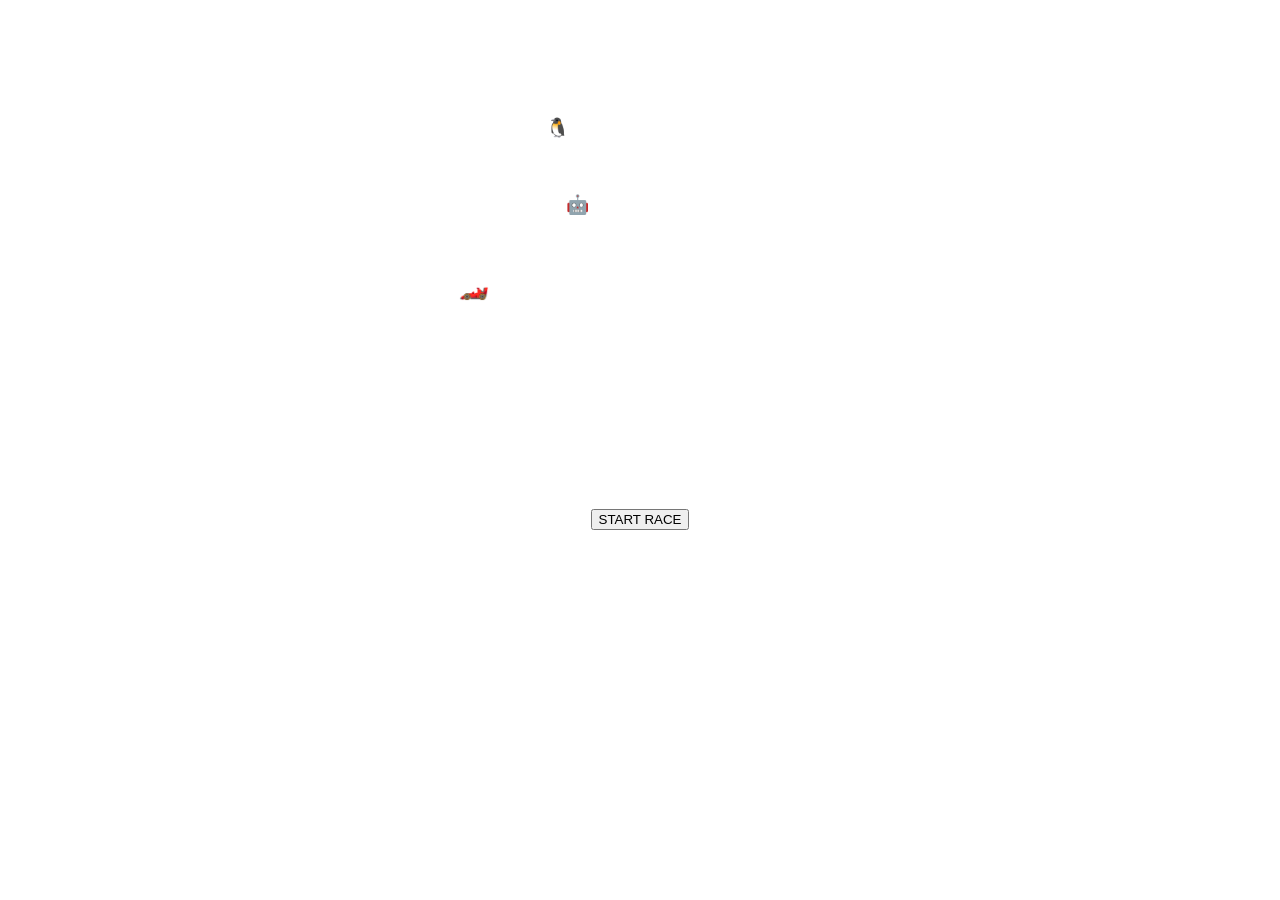
==== index.html @ 9d22fc34 "S a t h a n" ====
<!DOCTYPE html>
<html lang="ml">
<head>
    <meta charset="UTF-8">
    <meta name="viewport" content="width=device-width, initial-scale=1.0">
    <title>Welcome to the Future | 2030 Hub</title>
    <link rel="stylesheet" href="style.css">
    <link href="https://fonts.googleapis.com/css2?family=Orbitron:wght@400;700&display=swap" rel="stylesheet">
</head>
<body>

    <div class="neon-bg"></div>

    <div class="container">
        <header>
            <h1 class="glitch" data-text="WELCOME TO WORLD">WELCOME TO WORLD</h1>
            <p class="cyber-sub">The Ultimate Tech & Gaming Hub</p>
        </header>

        <section class="tools-grid">
            <div class="tool-card">
                <h3>🐧 LINUX & TERMUX</h3>
                <p>Linux ennathu oru open-source OS aanu. Termux upayogichu ningalkku mobile-il oru hacking lab thanne thudangam.</p>
            </div>
            <div class="tool-card">
                <h3>🤖 BOT MAKING</h3>
                <p>Node.js athava Python upayogichu WhatsApp/Telegram bots undakkam. Autoply & Management eluppamaakkam!</p>
            </div>
        </section>

        <section class="game-area">
            <h2>🏎️ CYBER RACE: KILL & EARN</h2>
            <div id="game-canvas-container">
                <p>Score: <span id="score">0</span></p>
                <canvas id="raceGame"></canvas>
            </div>
            <button onclick="startGame()" class="cyber-btn">START RACE</button>
        </section>
    </div>

    <script src="script.js"></script>
</body>
</html>
---- style.css ----
/* Full screen video background */
#bgVideo {
    position: fixed;
    right: 0;
    bottom: 0;
    min-width: 100%;
    min-height: 100%;
    z-index: -1;
    object-fit: cover;
}

body {
    margin: 0;
    padding: 0;
    font-family: 'Segoe UI', Tahoma, Geneva, Verdana, sans-serif;
    color: white;
    text-align: center;
    overflow: hidden; /* Game emoji purathu pokathirikan */
}

.content {
    background: rgba(0, 0, 0, 0.4); /* Video clear aayi kaanan oru dark overlay */
    height: 100vh;
    display: flex;
    flex-direction: column;
    justify-content: center;
    align-items: center;
}

/* Animated Text */
.welcome-text {
    font-size: 4rem;
    text-shadow: 2px 2px 10px rgba(0,0,0,0.5);
    animation: float 3s ease-in-out infinite;
}

@keyframes float {
    0%, 100% { transform: translateY(0); }
    50% { transform: translateY(-20px); }
}

/* Game Styles */
#game-container {
    margin-top: 20px;
    background: rgba(255, 255, 255, 0.2);
    padding: 10px 30px;
    border-radius: 50px;
    backdrop-filter: blur(5px);
}

#world-emoji {
    font-size: 60px;
    cursor: pointer;
    position: absolute; /* JavaScript vazhi move cheyyan */
    transition: all 0.3s ease;
    user-select: none;
}
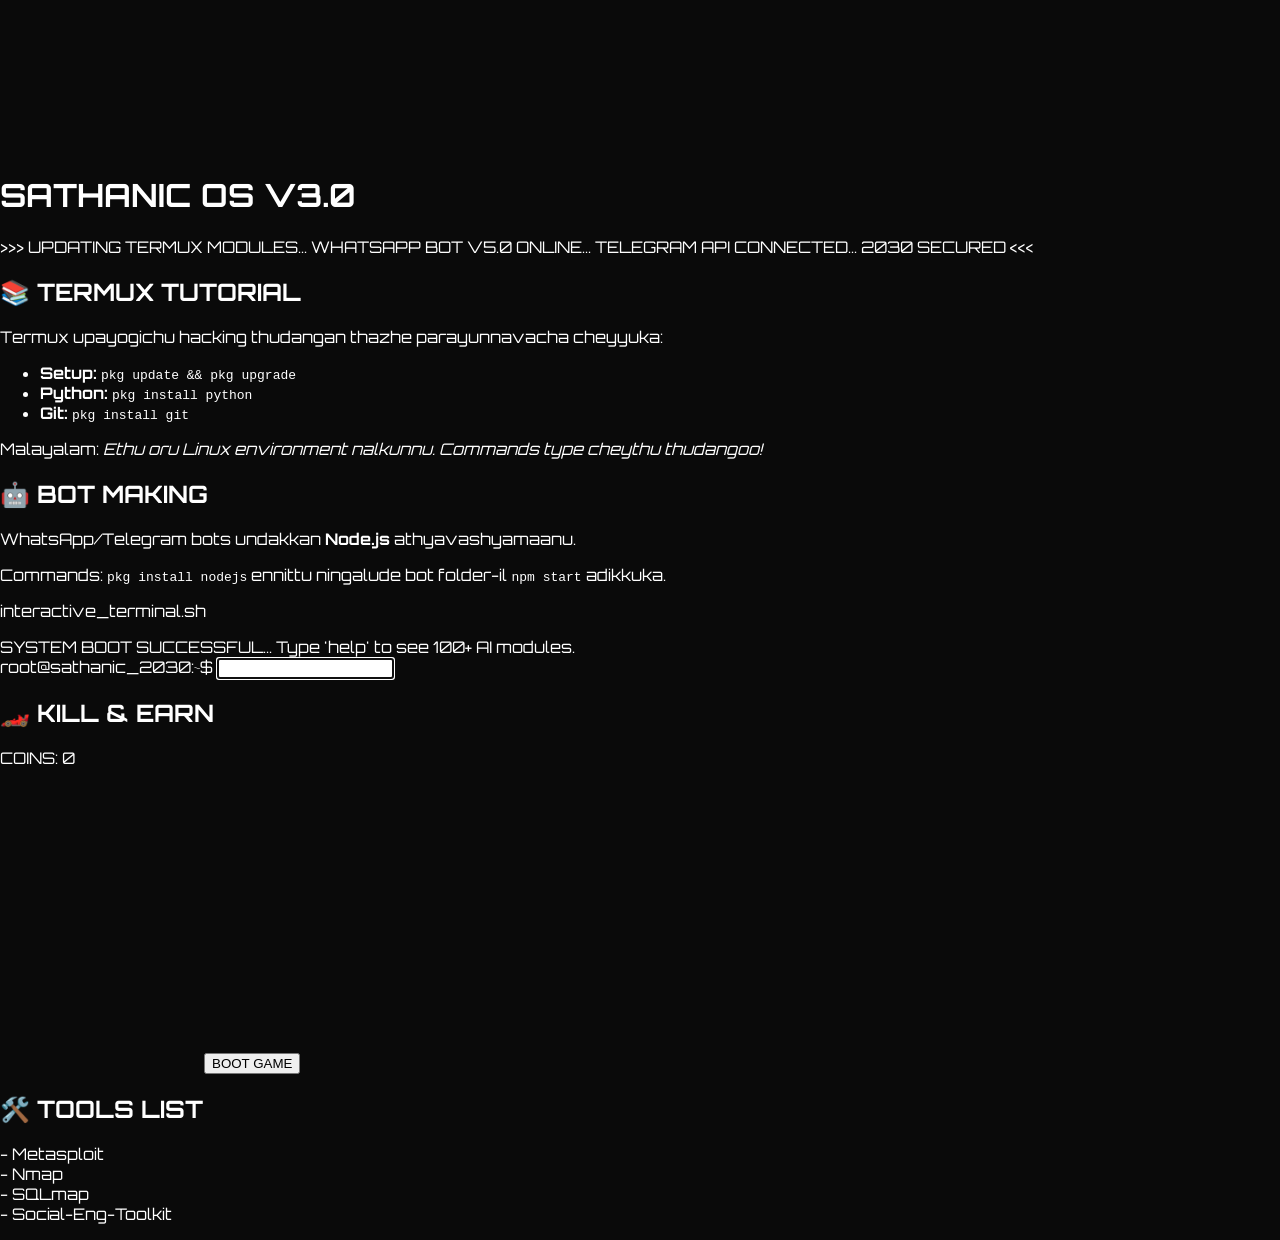
==== commit 0284bf2b: "S A T H A N" ====
--- a/index.html
+++ b/index.html
@@ -3,39 +3,68 @@
 <head>
     <meta charset="UTF-8">
     <meta name="viewport" content="width=device-width, initial-scale=1.0">
-    <title>Welcome to the Future | 2030 Hub</title>
+    <title>SATHANIC 2030 | ADVANCE HUB</title>
     <link rel="stylesheet" href="style.css">
-    <link href="https://fonts.googleapis.com/css2?family=Orbitron:wght@400;700&display=swap" rel="stylesheet">
+    <link href="https://fonts.googleapis.com/css2?family=Orbitron:wght@400;900&family=Fira+Code:wght@400;500&display=swap" rel="stylesheet">
 </head>
 <body>
 
-    <div class="neon-bg"></div>
+    <canvas id="matrixCanvas"></canvas>
 
-    <div class="container">
-        <header>
-            <h1 class="glitch" data-text="WELCOME TO WORLD">WELCOME TO WORLD</h1>
-            <p class="cyber-sub">The Ultimate Tech & Gaming Hub</p>
+    <div class="main-wrapper">
+        <header class="cyber-header">
+            <h1 class="neon-title">SATHANIC OS V3.0</h1>
+            <div class="news-ticker">
+                <p>>>> UPDATING TERMUX MODULES... WHATSAPP BOT V5.0 ONLINE... TELEGRAM API CONNECTED... 2030 SECURED <<<</p>
+            </div>
         </header>
 
-        <section class="tools-grid">
-            <div class="tool-card">
-                <h3>🐧 LINUX & TERMUX</h3>
-                <p>Linux ennathu oru open-source OS aanu. Termux upayogichu ningalkku mobile-il oru hacking lab thanne thudangam.</p>
-            </div>
-            <div class="tool-card">
-                <h3>🤖 BOT MAKING</h3>
-                <p>Node.js athava Python upayogichu WhatsApp/Telegram bots undakkam. Autoply & Management eluppamaakkam!</p>
-            </div>
-        </section>
+        <div class="grid-layout">
+            <aside class="side-panel left">
+                <div class="glass-card">
+                    <h2>📚 TERMUX TUTORIAL</h2>
+                    <p>Termux upayogichu hacking thudangan thazhe parayunnavacha cheyyuka:</p>
+                    <ul>
+                        <li><b>Setup:</b> <code>pkg update && pkg upgrade</code></li>
+                        <li><b>Python:</b> <code>pkg install python</code></li>
+                        <li><b>Git:</b> <code>pkg install git</code></li>
+                    </ul>
+                    <p>Malayalam: <i>Ethu oru Linux environment nalkunnu. Commands type cheythu thudangoo!</i></p>
+                </div>
+                <div class="glass-card">
+                    <h2>🤖 BOT MAKING</h2>
+                    <p>WhatsApp/Telegram bots undakkan <b>Node.js</b> athyavashyamaanu.</p>
+                    <p>Commands: <code>pkg install nodejs</code> ennittu ningalude bot folder-il <code>npm start</code> adikkuka.</p>
+                </div>
+            </aside>
 
-        <section class="game-area">
-            <h2>🏎️ CYBER RACE: KILL & EARN</h2>
-            <div id="game-canvas-container">
-                <p>Score: <span id="score">0</span></p>
-                <canvas id="raceGame"></canvas>
-            </div>
-            <button onclick="startGame()" class="cyber-btn">START RACE</button>
-        </section>
+            <main class="terminal-container">
+                <div class="terminal-bar">
+                    <span class="btn red"></span><span class="btn yellow"></span><span class="btn green"></span>
+                    <p>interactive_terminal.sh</p>
+                </div>
+                <div id="terminal-body">
+                    <div id="output">SYSTEM BOOT SUCCESSFUL... Type 'help' to see 100+ AI modules.</div>
+                    <div class="input-row">
+                        <span class="prompt">root@sathanic_2030:~$</span>
+                        <input type="text" id="cmd-input" autofocus spellcheck="false">
+                    </div>
+                </div>
+            </main>
+
+            <aside class="side-panel right">
+                <div class="glass-card">
+                    <h2>🏎️ KILL & EARN</h2>
+                    <div class="score-board">COINS: <span id="coin-count">0</span></div>
+                    <canvas id="gameCanvas" width="200" height="300"></canvas>
+                    <button onclick="initGame()" class="neon-btn">BOOT GAME</button>
+                </div>
+                <div class="glass-card">
+                    <h2>🛠️ TOOLS LIST</h2>
+                    <p>- Metasploit<br>- Nmap<br>- SQLmap<br>- Social-Eng-Toolkit</p>
+                </div>
+            </aside>
+        </div>
     </div>
 
     <script src="script.js"></script>
--- a/style.css
+++ b/style.css
@@ -1,57 +1,71 @@
-/* Full screen video background */
-#bgVideo {
-    position: fixed;
-    right: 0;
-    bottom: 0;
-    min-width: 100%;
-    min-height: 100%;
-    z-index: -1;
-    object-fit: cover;
+:root {
+    --neon-green: #00ff41;
+    --neon-blue: #00f3ff;
+    --neon-pink: #ff00ff;
+    --dark-bg: #0a0a0a;
 }
 
 body {
+    background-color: var(--dark-bg);
+    color: white;
+    font-family: 'Orbitron', sans-serif;
     margin: 0;
-    padding: 0;
-    font-family: 'Segoe UI', Tahoma, Geneva, Verdana, sans-serif;
-    color: white;
-    text-align: center;
-    overflow: hidden; /* Game emoji purathu pokathirikan */
+    overflow-x: hidden;
 }
 
-.content {
-    background: rgba(0, 0, 0, 0.4); /* Video clear aayi kaanan oru dark overlay */
-    height: 100vh;
-    display: flex;
-    flex-direction: column;
-    justify-content: center;
-    align-items: center;
+/* Glitch Effect for Title */
+.glitch {
+    font-size: 3.5rem;
+    font-weight: bold;
+    text-transform: uppercase;
+    position: relative;
+    text-shadow: 0.05em 0 0 var(--neon-pink), -0.05em -0.025em 0 var(--neon-blue);
+    animation: glitch 1s infinite;
 }
 
-/* Animated Text */
-.welcome-text {
-    font-size: 4rem;
-    text-shadow: 2px 2px 10px rgba(0,0,0,0.5);
-    animation: float 3s ease-in-out infinite;
+@keyframes glitch {
+    0% { transform: skew(0.5deg); }
+    20% { transform: skew(-0.5deg); }
+    100% { transform: skew(0deg); }
 }
 
-@keyframes float {
-    0%, 100% { transform: translateY(0); }
-    50% { transform: translateY(-20px); }
+.tools-grid {
+    display: flex;
+    gap: 20px;
+    padding: 20px;
+    justify-content: center;
 }
 
-/* Game Styles */
-#game-container {
-    margin-top: 20px;
-    background: rgba(255, 255, 255, 0.2);
-    padding: 10px 30px;
-    border-radius: 50px;
-    backdrop-filter: blur(5px);
+.tool-card {
+    background: rgba(255, 255, 255, 0.05);
+    border: 1px solid var(--neon-blue);
+    padding: 20px;
+    border-radius: 10px;
+    width: 250px;
+    transition: 0.3s;
 }
 
-#world-emoji {
-    font-size: 60px;
+.tool-card:hover {
+    box-shadow: 0 0 20px var(--neon-blue);
+    transform: translateY(-10px);
+}
+
+.cyber-btn {
+    background: transparent;
+    border: 2px solid var(--neon-green);
+    color: var(--neon-green);
+    padding: 10px 20px;
     cursor: pointer;
-    position: absolute; /* JavaScript vazhi move cheyyan */
-    transition: all 0.3s ease;
-    user-select: none;
+    font-family: 'Orbitron';
+    margin-top: 10px;
 }
+
+/* Game Canvas */
+#raceGame {
+    background: #1a1a1a;
+    border: 2px solid var(--neon-pink);
+    display: block;
+    margin: 0 auto;
+    width: 300px;
+    height: 400px;
+}
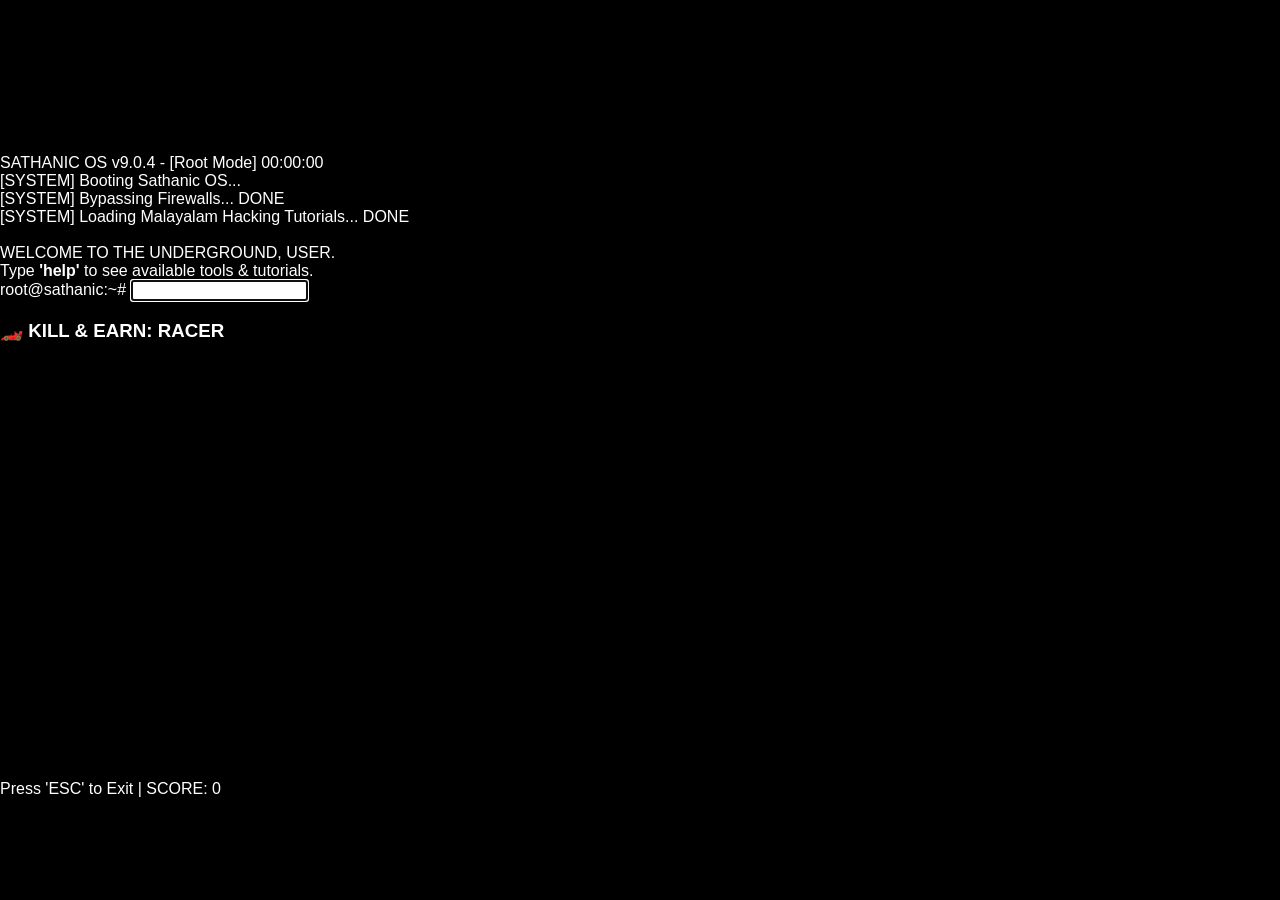
==== commit 658cb3e3: "Update index.html" ====
--- a/index.html
+++ b/index.html
@@ -3,70 +3,40 @@
 <head>
     <meta charset="UTF-8">
     <meta name="viewport" content="width=device-width, initial-scale=1.0">
-    <title>SATHANIC 2030 | ADVANCE HUB</title>
+    <title>SATHANIC_ROOT_ACCESS</title>
     <link rel="stylesheet" href="style.css">
-    <link href="https://fonts.googleapis.com/css2?family=Orbitron:wght@400;900&family=Fira+Code:wght@400;500&display=swap" rel="stylesheet">
 </head>
 <body>
+    <canvas id="matrix-canvas"></canvas>
+    
+    <div class="os-container">
+        <div class="top-bar">
+            <span class="title">SATHANIC OS v9.0.4 - [Root Mode]</span>
+            <span class="clock" id="clock">00:00:00</span>
+        </div>
 
-    <canvas id="matrixCanvas"></canvas>
+        <div class="terminal-wrapper">
+            <div id="output">
+                <span class="sys-msg">[SYSTEM] Booting Sathanic OS...</span><br>
+                <span class="sys-msg">[SYSTEM] Bypassing Firewalls... DONE</span><br>
+                <span class="sys-msg">[SYSTEM] Loading Malayalam Hacking Tutorials... DONE</span><br>
+                <br>
+                <span class="welcome-text">WELCOME TO THE UNDERGROUND, USER.</span><br>
+                <span>Type <b style="color:white">'help'</b> to see available tools & tutorials.</span><br>
+            </div>
+            <div class="input-area">
+                <span class="prompt">root@sathanic:~#</span>
+                <input type="text" id="cmd" autofocus spellcheck="false">
+            </div>
+        </div>
 
-    <div class="main-wrapper">
-        <header class="cyber-header">
-            <h1 class="neon-title">SATHANIC OS V3.0</h1>
-            <div class="news-ticker">
-                <p>>>> UPDATING TERMUX MODULES... WHATSAPP BOT V5.0 ONLINE... TELEGRAM API CONNECTED... 2030 SECURED <<<</p>
+        <div id="game-overlay" class="hidden">
+            <div class="game-box">
+                <h3>🏎️ KILL & EARN: RACER</h3>
+                <canvas id="race-canvas" width="300" height="400"></canvas>
+                <p>Press 'ESC' to Exit | SCORE: <span id="game-score">0</span></p>
             </div>
-        </header>
-
-        <div class="grid-layout">
-            <aside class="side-panel left">
-                <div class="glass-card">
-                    <h2>📚 TERMUX TUTORIAL</h2>
-                    <p>Termux upayogichu hacking thudangan thazhe parayunnavacha cheyyuka:</p>
-                    <ul>
-                        <li><b>Setup:</b> <code>pkg update && pkg upgrade</code></li>
-                        <li><b>Python:</b> <code>pkg install python</code></li>
-                        <li><b>Git:</b> <code>pkg install git</code></li>
-                    </ul>
-                    <p>Malayalam: <i>Ethu oru Linux environment nalkunnu. Commands type cheythu thudangoo!</i></p>
-                </div>
-                <div class="glass-card">
-                    <h2>🤖 BOT MAKING</h2>
-                    <p>WhatsApp/Telegram bots undakkan <b>Node.js</b> athyavashyamaanu.</p>
-                    <p>Commands: <code>pkg install nodejs</code> ennittu ningalude bot folder-il <code>npm start</code> adikkuka.</p>
-                </div>
-            </aside>
-
-            <main class="terminal-container">
-                <div class="terminal-bar">
-                    <span class="btn red"></span><span class="btn yellow"></span><span class="btn green"></span>
-                    <p>interactive_terminal.sh</p>
-                </div>
-                <div id="terminal-body">
-                    <div id="output">SYSTEM BOOT SUCCESSFUL... Type 'help' to see 100+ AI modules.</div>
-                    <div class="input-row">
-                        <span class="prompt">root@sathanic_2030:~$</span>
-                        <input type="text" id="cmd-input" autofocus spellcheck="false">
-                    </div>
-                </div>
-            </main>
-
-            <aside class="side-panel right">
-                <div class="glass-card">
-                    <h2>🏎️ KILL & EARN</h2>
-                    <div class="score-board">COINS: <span id="coin-count">0</span></div>
-                    <canvas id="gameCanvas" width="200" height="300"></canvas>
-                    <button onclick="initGame()" class="neon-btn">BOOT GAME</button>
-                </div>
-                <div class="glass-card">
-                    <h2>🛠️ TOOLS LIST</h2>
-                    <p>- Metasploit<br>- Nmap<br>- SQLmap<br>- Social-Eng-Toolkit</p>
-                </div>
-            </aside>
         </div>
     </div>
 
-    <script src="script.js"></script>
-</body>
-</html>
+    <script src="script.js
--- a/style.css
+++ b/style.css
@@ -1,71 +1,63 @@
 :root {
     --neon-green: #00ff41;
     --neon-blue: #00f3ff;
-    --neon-pink: #ff00ff;
-    --dark-bg: #0a0a0a;
+    --neon-red: #ff003c;
+    --bg-dark: #000;
 }
 
 body {
-    background-color: var(--dark-bg);
-    color: white;
-    font-family: 'Orbitron', sans-serif;
-    margin: 0;
-    overflow-x: hidden;
+    margin: 0; background: var(--bg-dark);
+    color: white; font-family: 'Orbitron', sans-serif;
+    overflow: hidden;
 }
 
-/* Glitch Effect for Title */
-.glitch {
-    font-size: 3.5rem;
-    font-weight: bold;
-    text-transform: uppercase;
-    position: relative;
-    text-shadow: 0.05em 0 0 var(--neon-pink), -0.05em -0.025em 0 var(--neon-blue);
-    animation: glitch 1s infinite;
+#matrixCanvas {
+    position: fixed; top: 0; left: 0; z-index: -1;
 }
 
-@keyframes glitch {
-    0% { transform: skew(0.5deg); }
-    20% { transform: skew(-0.5deg); }
-    100% { transform: skew(0deg); }
+.main-wrapper {
+    display: flex; flex-direction: column; height: 100vh;
 }
 
-.tools-grid {
-    display: flex;
-    gap: 20px;
-    padding: 20px;
-    justify-content: center;
+.cyber-header {
+    background: rgba(0, 20, 0, 0.8);
+    padding: 10px; border-bottom: 2px solid var(--neon-green);
 }
 
-.tool-card {
-    background: rgba(255, 255, 255, 0.05);
-    border: 1px solid var(--neon-blue);
-    padding: 20px;
-    border-radius: 10px;
-    width: 250px;
-    transition: 0.3s;
+.neon-title {
+    text-align: center; font-size: 2rem; color: var(--neon-green);
+    text-shadow: 0 0 10px var(--neon-green);
 }
 
-.tool-card:hover {
-    box-shadow: 0 0 20px var(--neon-blue);
-    transform: translateY(-10px);
+.grid-layout {
+    display: grid; grid-template-columns: 1fr 2fr 1fr; gap: 20px; padding: 20px;
 }
 
-.cyber-btn {
-    background: transparent;
-    border: 2px solid var(--neon-green);
-    color: var(--neon-green);
-    padding: 10px 20px;
-    cursor: pointer;
-    font-family: 'Orbitron';
-    margin-top: 10px;
+.glass-card {
+    background: rgba(255, 255, 255, 0.05);
+    backdrop-filter: blur(10px);
+    border: 1px solid var(--neon-blue);
+    padding: 15px; border-radius: 10px; margin-bottom: 15px;
+    font-size: 0.8rem;
 }
 
-/* Game Canvas */
-#raceGame {
-    background: #1a1a1a;
-    border: 2px solid var(--neon-pink);
-    display: block;
-    margin: 0 auto;
-    width: 300px;
-    height: 400px;
+.terminal-container {
+    background: rgba(0, 0, 0, 0.9);
+    border: 1px solid var(--neon-green); border-radius: 5px;
+    height: 75vh; display: flex; flex-direction: column;
 }
+
+.terminal-bar { background: #333; padding: 5px 10px; display: flex; gap: 5px; }
+.btn { width: 10px; height: 10px; border-radius: 50%; }
+.red { background: #ff5f56; } .yellow { background: #ffbd2e; } .green { background: #27c93f; }
+
+#terminal-body { padding: 10px; overflow-y: auto; flex-grow: 1; font-family: 'Fira Code', monospace; color: var(--neon-green); }
+.input-row { display: flex; gap: 10px; }
+#cmd-input { background: transparent; border: none; color: white; outline: none; width: 100%; font-family: 'Fira Code'; }
+
+.neon-btn {
+    width: 100%; padding: 10px; background: transparent;
+    border: 1px solid var(--neon-red); color: var(--neon-red);
+    cursor: pointer; font-family: 'Orbitron'; transition: 0.3s;
+}
+.neon-btn:hover { background: var(--neon-red); color: white; box-shadow: 0 0 20px var(--neon-red); }
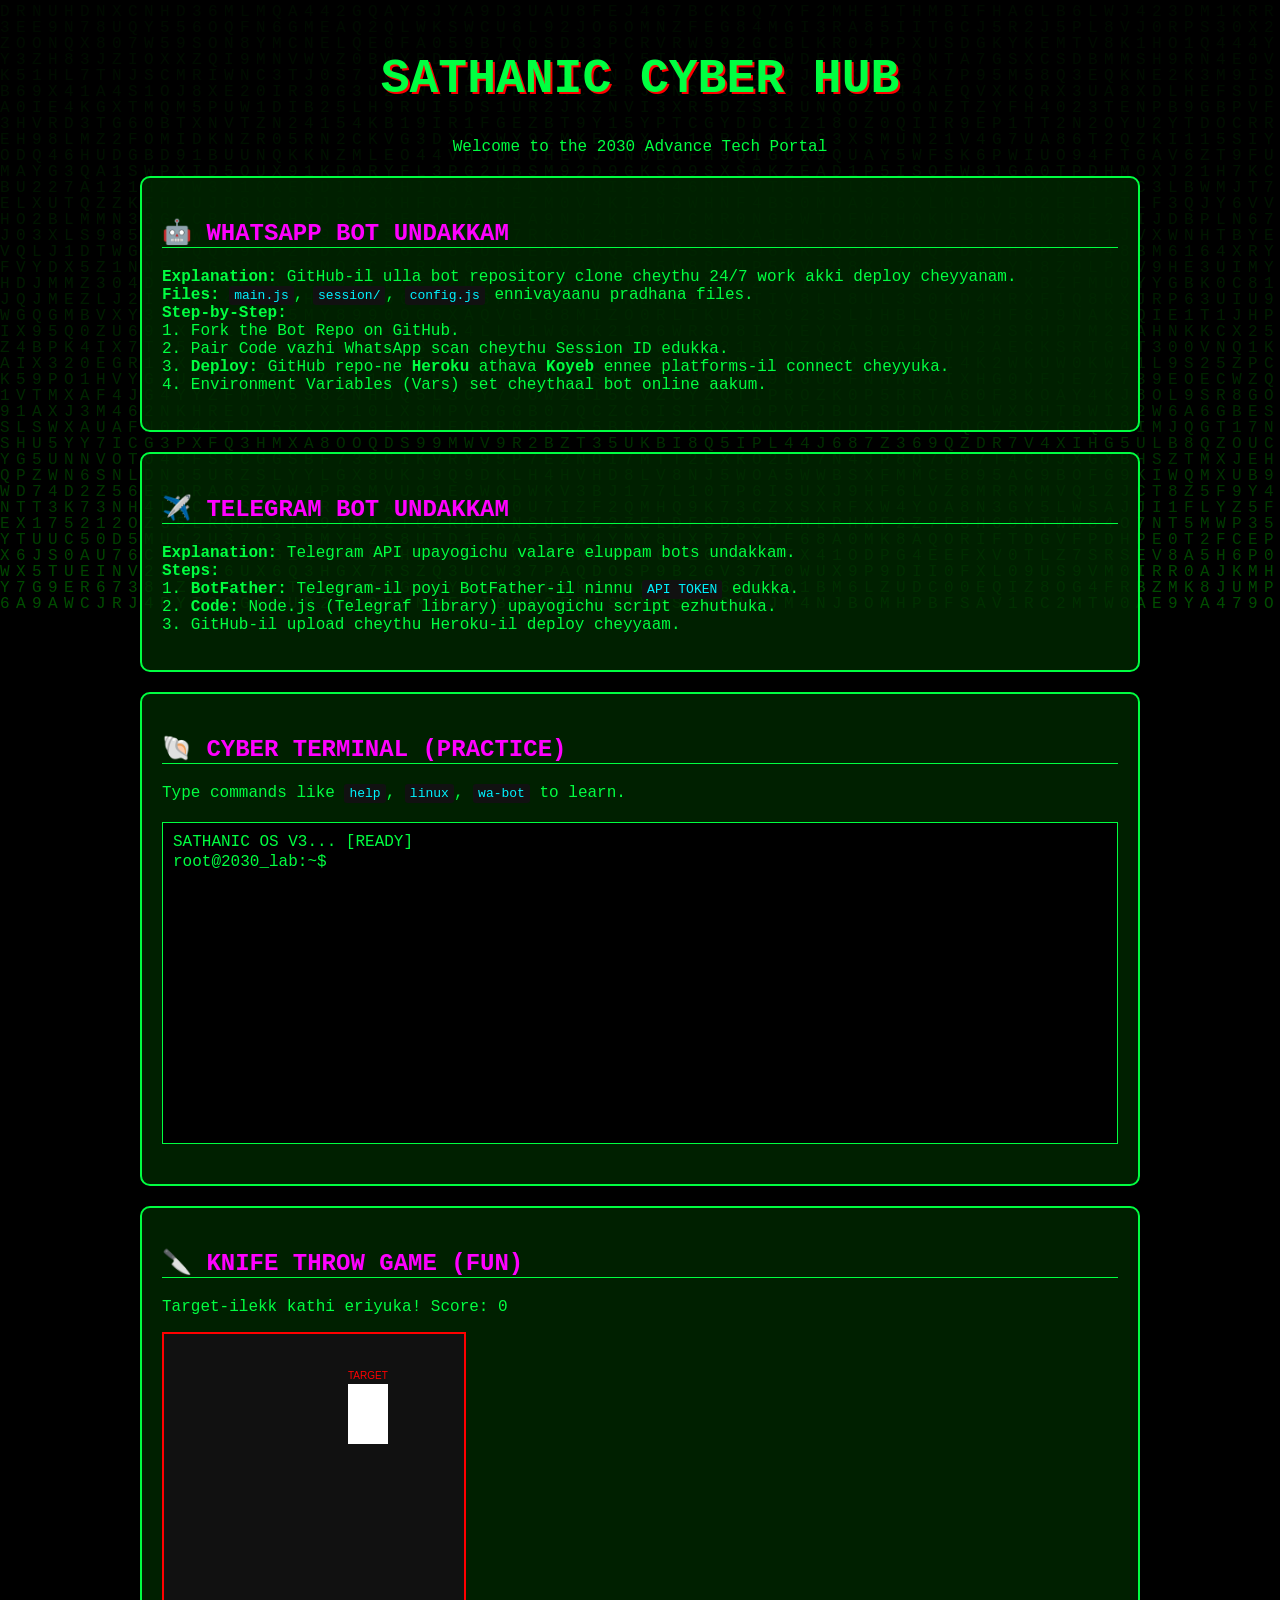
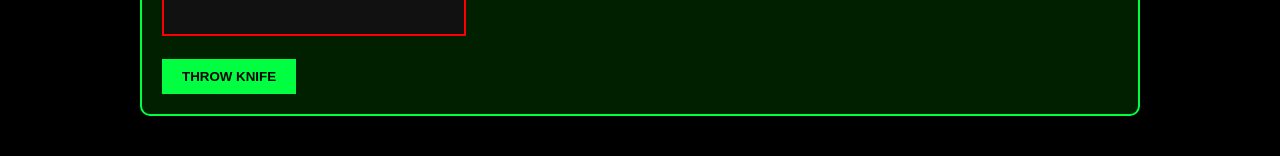
==== commit 7f557b0e: "Update index.html" ====
--- a/index.html
+++ b/index.html
@@ -3,40 +3,152 @@
 <head>
     <meta charset="UTF-8">
     <meta name="viewport" content="width=device-width, initial-scale=1.0">
-    <title>SATHANIC_ROOT_ACCESS</title>
-    <link rel="stylesheet" href="style.css">
+    <title>SATHANIC 2030 | CYBER HUB</title>
+    <style>
+        /* Matrix Effect Background */
+        body { background-color: #000; color: #00ff41; font-family: 'Courier New', monospace; margin: 0; overflow-x: hidden; }
+        #matrix { position: fixed; top: 0; left: 0; z-index: -1; opacity: 0.3; }
+
+        /* General Styling */
+        .container { max-width: 1000px; margin: auto; padding: 20px; text-align: center; }
+        .glitch-text { font-size: 3rem; color: #00ff41; text-shadow: 2px 2px #ff0000; animation: glitch 1s infinite; }
+        @keyframes glitch { 0% { transform: skew(0deg); } 20% { transform: skew(-2deg); } 100% { transform: skew(0deg); } }
+
+        /* Card System */
+        .card { background: rgba(0, 40, 0, 0.8); border: 2px solid #00ff41; border-radius: 10px; margin: 20px 0; padding: 20px; text-align: left; }
+        .card h2 { color: #ff00ff; border-bottom: 1px solid #00ff41; }
+        code { background: #111; color: #00f3ff; padding: 2px 5px; border-radius: 3px; }
+
+        /* Terminal Simulator */
+        #terminal { background: #000; border: 1px solid #00ff41; height: 300px; overflow-y: auto; padding: 10px; text-align: left; margin: 20px 0; }
+        #term-input { background: transparent; border: none; color: #fff; width: 80%; outline: none; font-size: 1rem; }
+
+        /* Knife Throw Game */
+        #game-canvas { background: #111; border: 2px solid #ff0000; cursor: crosshair; }
+        .btn { background: #00ff41; color: #000; padding: 10px 20px; border: none; font-weight: bold; cursor: pointer; }
+    </style>
 </head>
 <body>
-    <canvas id="matrix-canvas"></canvas>
-    
-    <div class="os-container">
-        <div class="top-bar">
-            <span class="title">SATHANIC OS v9.0.4 - [Root Mode]</span>
-            <span class="clock" id="clock">00:00:00</span>
-        </div>
 
-        <div class="terminal-wrapper">
-            <div id="output">
-                <span class="sys-msg">[SYSTEM] Booting Sathanic OS...</span><br>
-                <span class="sys-msg">[SYSTEM] Bypassing Firewalls... DONE</span><br>
-                <span class="sys-msg">[SYSTEM] Loading Malayalam Hacking Tutorials... DONE</span><br>
-                <br>
-                <span class="welcome-text">WELCOME TO THE UNDERGROUND, USER.</span><br>
-                <span>Type <b style="color:white">'help'</b> to see available tools & tutorials.</span><br>
-            </div>
-            <div class="input-area">
-                <span class="prompt">root@sathanic:~#</span>
-                <input type="text" id="cmd" autofocus spellcheck="false">
-            </div>
-        </div>
+<canvas id="matrix"></canvas>
 
-        <div id="game-overlay" class="hidden">
-            <div class="game-box">
-                <h3>🏎️ KILL & EARN: RACER</h3>
-                <canvas id="race-canvas" width="300" height="400"></canvas>
-                <p>Press 'ESC' to Exit | SCORE: <span id="game-score">0</span></p>
-            </div>
+<div class="container">
+    <h1 class="glitch-text">SATHANIC CYBER HUB</h1>
+    <p>Welcome to the 2030 Advance Tech Portal</p>
+
+    <div class="card">
+        <h2>🤖 WHATSAPP BOT UNDAKKAM</h2>
+        <p><b>Explanation:</b> GitHub-il ulla bot repository clone cheythu 24/7 work akki deploy cheyyanam. <br>
+        <b>Files:</b> <code>main.js</code>, <code>session/</code>, <code>config.js</code> ennivayaanu pradhana files.<br>
+        <b>Step-by-Step:</b><br>
+        1. Fork the Bot Repo on GitHub.<br>
+        2. Pair Code vazhi WhatsApp scan cheythu Session ID edukka.<br>
+        3. <b>Deploy:</b> GitHub repo-ne <b>Heroku</b> athava <b>Koyeb</b> ennee platforms-il connect cheyyuka.<br>
+        4. Environment Variables (Vars) set cheythaal bot online aakum.</p>
+    </div>
+
+    <div class="card">
+        <h2>✈️ TELEGRAM BOT UNDAKKAM</h2>
+        <p><b>Explanation:</b> Telegram API upayogichu valare eluppam bots undakkam. <br>
+        <b>Steps:</b><br>
+        1. <b>BotFather:</b> Telegram-il poyi BotFather-il ninnu <code>API TOKEN</code> edukka.<br>
+        2. <b>Code:</b> Node.js (Telegraf library) upayogichu script ezhuthuka.<br>
+        3. GitHub-il upload cheythu Heroku-il deploy cheyyaam.</p>
+    </div>
+
+    <div class="card">
+        <h2>🐚 CYBER TERMINAL (PRACTICE)</h2>
+        <p>Type commands like <code>help</code>, <code>linux</code>, <code>wa-bot</code> to learn.</p>
+        <div id="terminal">
+            <div id="out">SATHANIC OS V3... [READY]</div>
+            <span>root@2030_lab:~$ </span><input type="text" id="term-input" autofocus>
         </div>
     </div>
 
-    <script src="script.js
+    <div class="card">
+        <h2>🔪 KNIFE THROW GAME (FUN)</h2>
+        <p>Target-ilekk kathi eriyuka! Score: <span id="score">0</span></p>
+        <canvas id="game-canvas" width="300" height="300"></canvas><br><br>
+        <button class="btn" onclick="shoot()">THROW KNIFE</button>
+    </div>
+</div>
+
+<script>
+    // Matrix Effect
+    const canvas = document.getElementById('matrix');
+    const ctx = canvas.getContext('2d');
+    canvas.width = window.innerWidth;
+    canvas.height = window.innerHeight;
+    const letters = "ABCDEFGHIJKLMNOPQRSTUVWXYZ0123456789";
+    const fontSize = 16;
+    const columns = canvas.width / fontSize;
+    const drops = Array(Math.floor(columns)).fill(1);
+
+    function drawMatrix() {
+        ctx.fillStyle = "rgba(0, 0, 0, 0.05)";
+        ctx.fillRect(0, 0, canvas.width, canvas.height);
+        ctx.fillStyle = "#0F0";
+        ctx.font = fontSize + "px Courier New";
+        drops.forEach((y, i) => {
+            const text = letters[Math.floor(Math.random() * letters.length)];
+            ctx.fillText(text, i * fontSize, y * fontSize);
+            if (y * fontSize > canvas.height && Math.random() > 0.975) drops[i] = 0;
+            drops[i]++;
+        });
+    }
+    setInterval(drawMatrix, 30);
+
+    // Terminal Logic
+    const termIn = document.getElementById('term-input');
+    const termOut = document.getElementById('out');
+    termIn.addEventListener('keypress', (e) => {
+        if (e.key === 'Enter') {
+            const cmd = termIn.value.toLowerCase();
+            let res = "<br>> " + cmd + "<br>";
+            if(cmd === 'help') res += "Commands: linux, wa-bot, tg-bot, hack, clear";
+            else if(cmd === 'linux') res += "Linux is an OS. Command: <code>apt update</code> to start.";
+            else if(cmd === 'wa-bot') res += "Step 1: Get Session. Step 2: Deploy to Heroku.";
+            else if(cmd === 'hack') res += "<span style='color:red'>HACKING IN PROGRESS... [FAILED: NO TARGET]</span>";
+            else if(cmd === 'clear') { termOut.innerHTML = ""; termIn.value = ""; return; }
+            else res += "Command Not Found.";
+            termOut.innerHTML += res;
+            termIn.value = "";
+            document.getElementById('terminal').scrollTop = 1000;
+        }
+    });
+
+    // Knife Throw Game Logic
+    const gCanvas = document.getElementById('game-canvas');
+    const gCtx = gCanvas.getContext('2d');
+    let score = 0;
+    let targetX = 50;
+    let targetSpeed = 2;
+
+    function drawGame() {
+        gCtx.clearRect(0,0,300,300);
+        // Draw Human Target
+        gCtx.fillStyle = "white";
+        gCtx.fillRect(targetX, 50, 40, 60); // Head & Body
+        gCtx.fillStyle = "red";
+        gCtx.fillText("TARGET", targetX, 45);
+        
+        targetX += targetSpeed;
+        if(targetX > 260 || targetX < 0) targetSpeed *= -1;
+        requestAnimationFrame(drawGame);
+    }
+    drawGame();
+
+    function shoot() {
+        // Simple logic to check if target is near center when clicked
+        if (targetX > 120 && targetX < 180) {
+            score += 10;
+            alert("🎯 HIT! +10 Points");
+        } else {
+            alert("❌ MISSED!");
+        }
+        document.getElementById('score').innerText = score;
+    }
+</script>
+
+</body>
+</html>
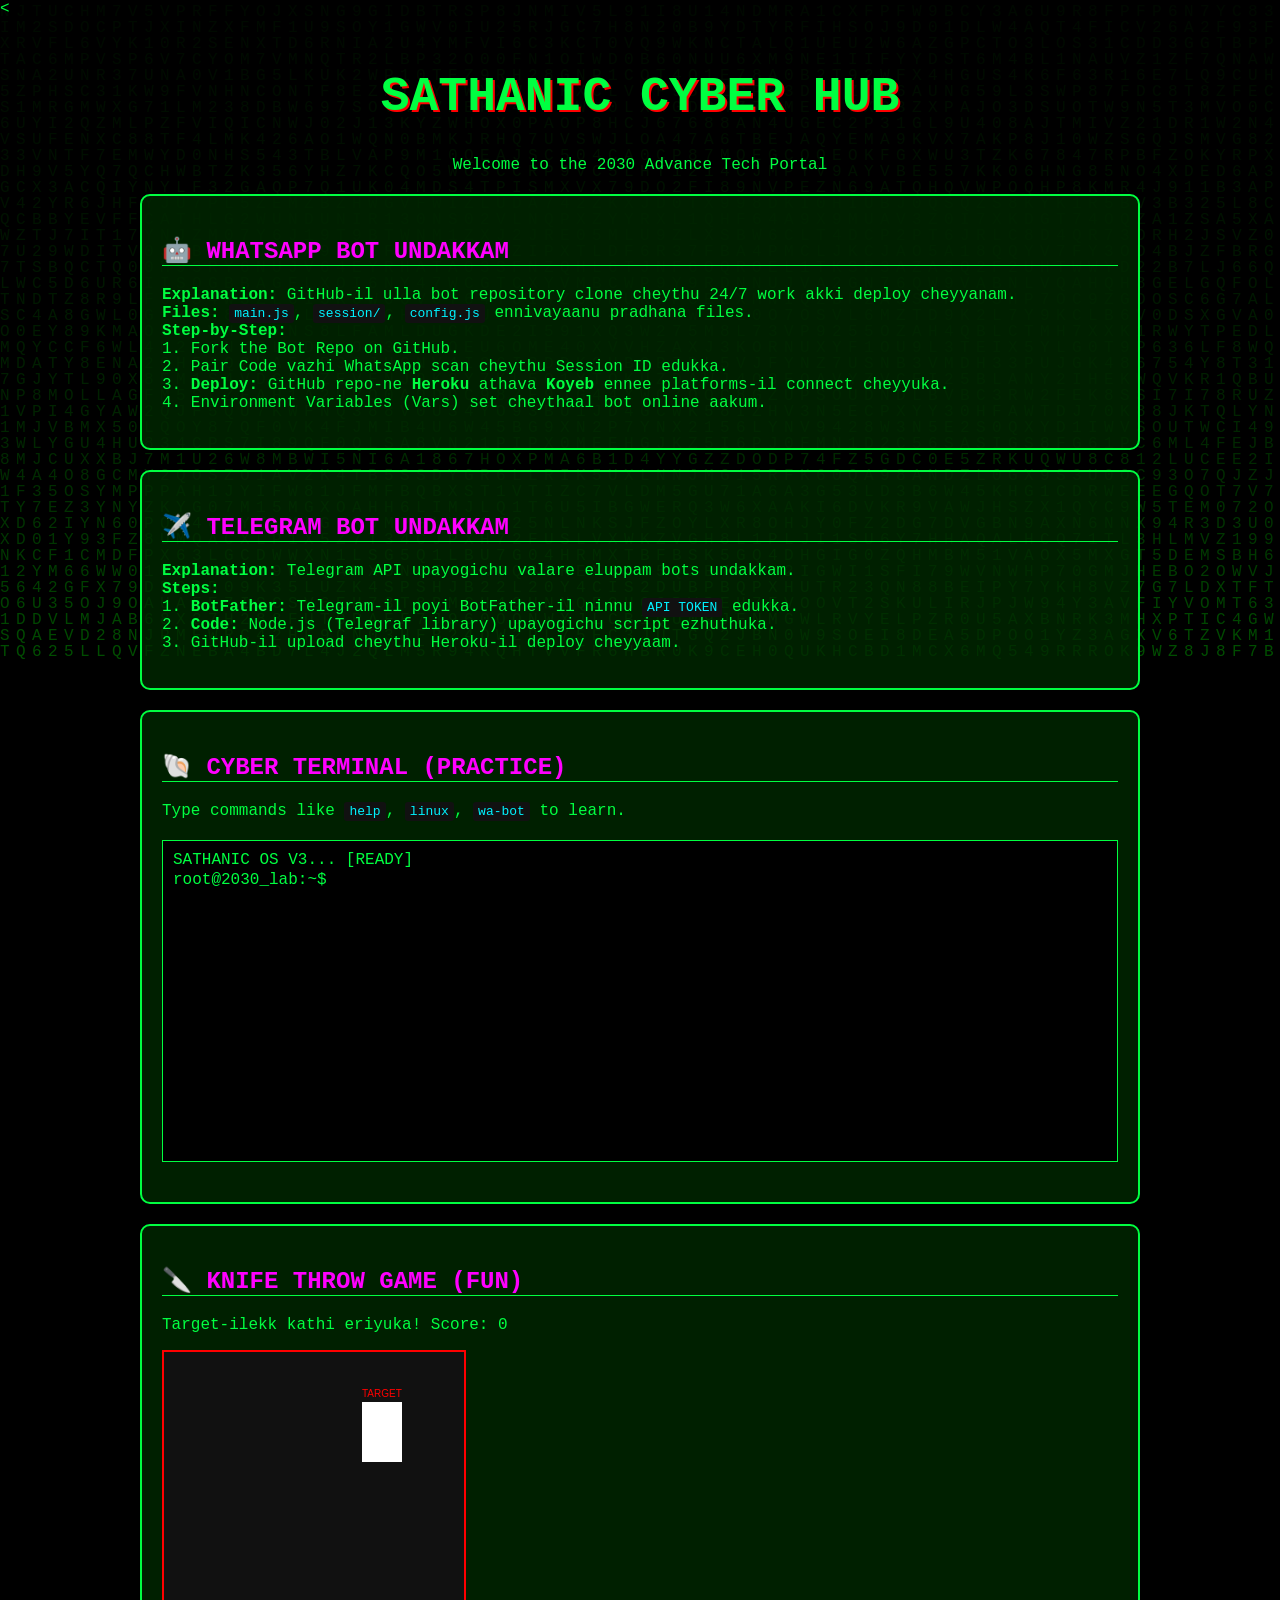
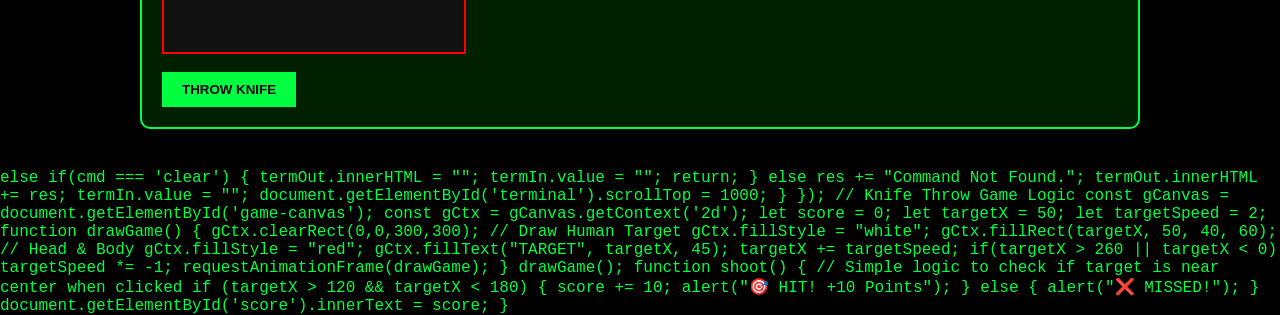
==== commit f36e8b43: "Update index.html" ====
--- a/index.html
+++ b/index.html
@@ -1,4 +1,4 @@
-<!DOCTYPE html>
+<<!DOCTYPE html>
 <html lang="ml">
 <head>
     <meta charset="UTF-8">
@@ -152,3 +152,46 @@
 
 </body>
 </html>
+            else if(cmd === 'clear') { termOut.innerHTML = ""; termIn.value = ""; return; }
+            else res += "Command Not Found.";
+            termOut.innerHTML += res;
+            termIn.value = "";
+            document.getElementById('terminal').scrollTop = 1000;
+        }
+    });
+
+    // Knife Throw Game Logic
+    const gCanvas = document.getElementById('game-canvas');
+    const gCtx = gCanvas.getContext('2d');
+    let score = 0;
+    let targetX = 50;
+    let targetSpeed = 2;
+
+    function drawGame() {
+        gCtx.clearRect(0,0,300,300);
+        // Draw Human Target
+        gCtx.fillStyle = "white";
+        gCtx.fillRect(targetX, 50, 40, 60); // Head & Body
+        gCtx.fillStyle = "red";
+        gCtx.fillText("TARGET", targetX, 45);
+        
+        targetX += targetSpeed;
+        if(targetX > 260 || targetX < 0) targetSpeed *= -1;
+        requestAnimationFrame(drawGame);
+    }
+    drawGame();
+
+    function shoot() {
+        // Simple logic to check if target is near center when clicked
+        if (targetX > 120 && targetX < 180) {
+            score += 10;
+            alert("🎯 HIT! +10 Points");
+        } else {
+            alert("❌ MISSED!");
+        }
+        document.getElementById('score').innerText = score;
+    }
+</script>
+
+</body>
+</html>
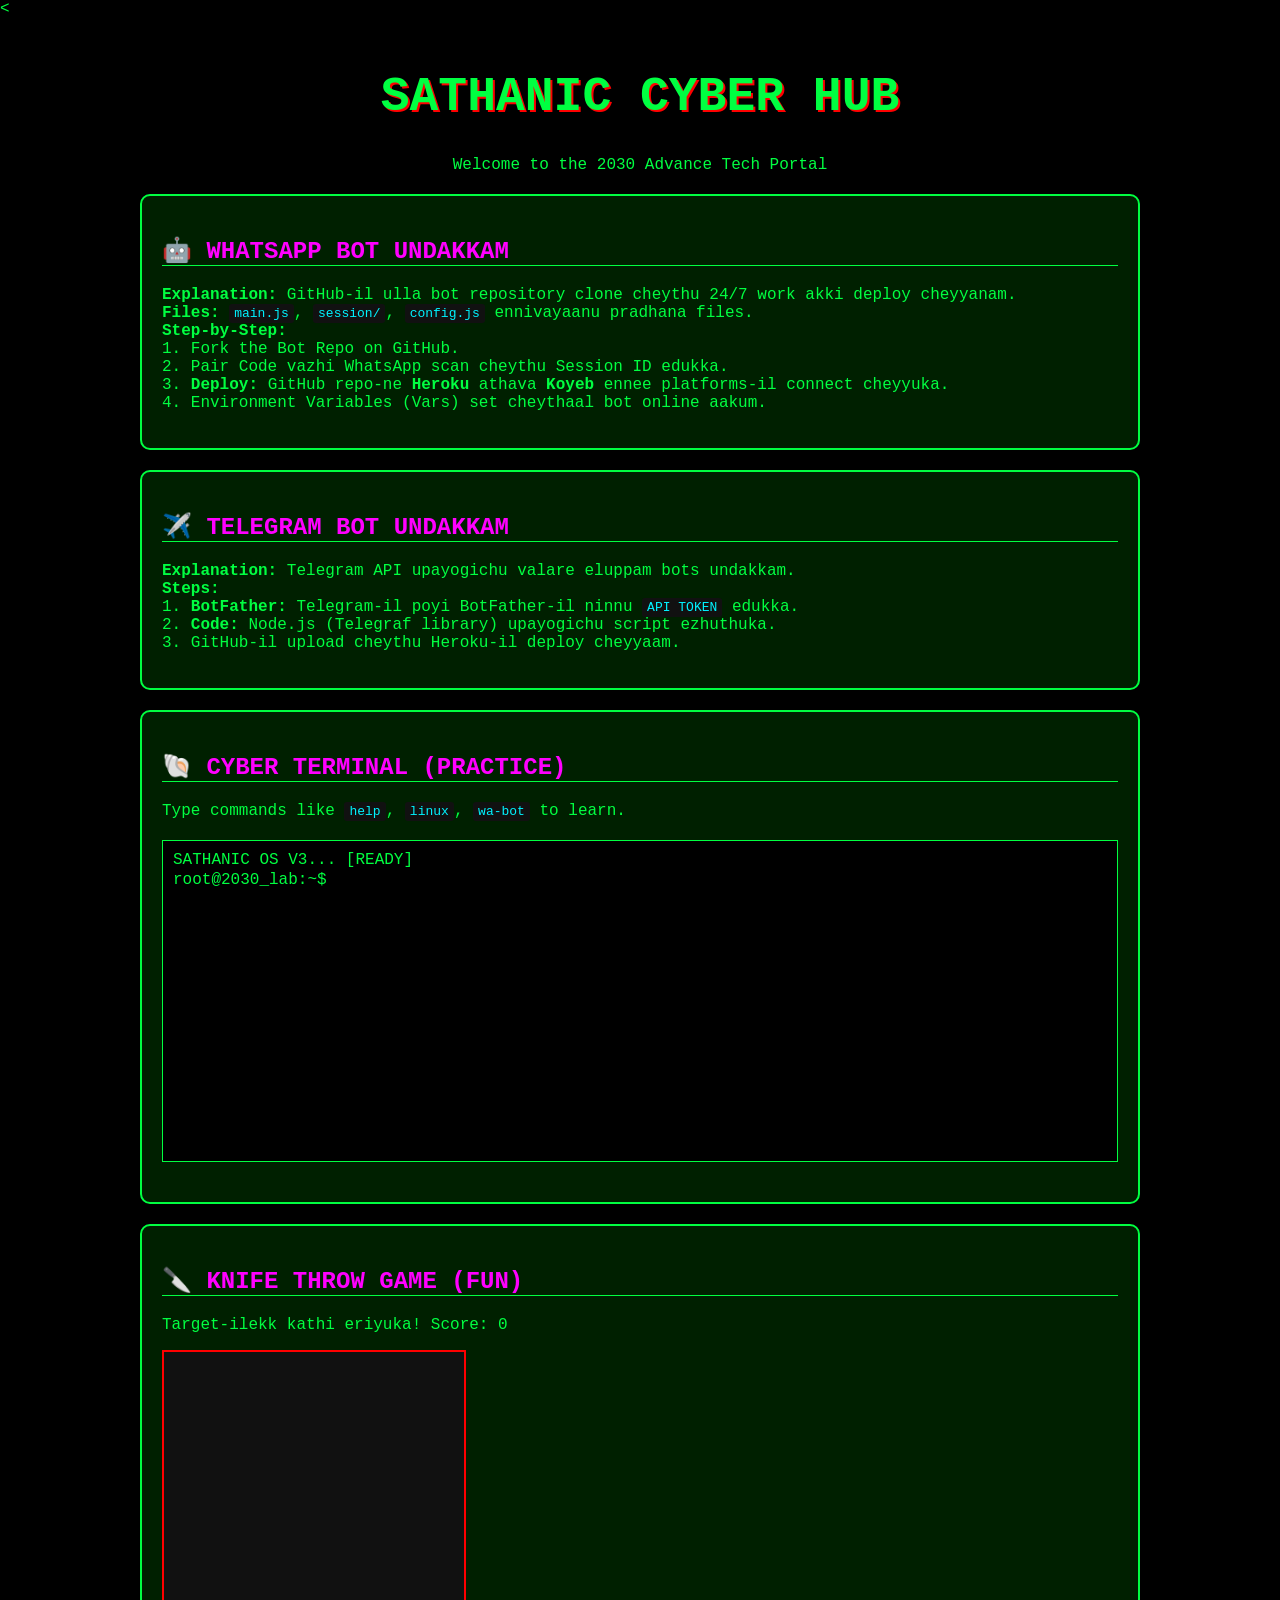
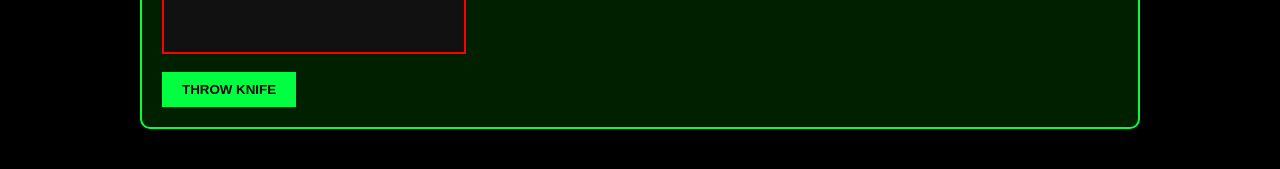
==== commit bd5f2206: "Update index.html" ====
--- a/index.html
+++ b/index.html
@@ -86,112 +86,174 @@
 
     function drawMatrix() {
         ctx.fillStyle = "rgba(0, 0, 0, 0.05)";
-        ctx.fillRect(0, 0, canvas.width, canvas.height);
-        ctx.fillStyle = "#0F0";
-        ctx.font = fontSize + "px Courier New";
-        drops.forEach((y, i) => {
-            const text = letters[Math.floor(Math.random() * letters.length)];
-            ctx.fillText(text, i * fontSize, y * fontSize);
-            if (y * fontSize > canvas.height && Math.random() > 0.975) drops[i] = 0;
-            drops[i]++;
+<!DOCTYPE html>
+<html lang="ml">
+<head>
+    <meta charset="UTF-8">
+    <meta name="viewport" content="width=device-width, initial-scale=1.0">
+    <title>SATHANIC 2030 | ADVANCE HUB</title>
+    <style>
+        :root { --neon: #00ff41; --bg: #000; --blue: #00f3ff; --red: #ff003c; }
+        body { background: var(--bg); color: var(--neon); font-family: 'Courier New', monospace; margin: 0; overflow-x: hidden; }
+        #matrix { position: fixed; top: 0; left: 0; z-index: -1; opacity: 0.3; }
+        .container { max-width: 1000px; margin: auto; padding: 20px; }
+        .header { text-align: center; border-bottom: 2px solid var(--neon); padding-bottom: 20px; margin-bottom: 30px; }
+        .glitch { font-size: 2.5rem; text-transform: uppercase; letter-spacing: 5px; animation: glitch 1s infinite; }
+        @keyframes glitch { 0% { text-shadow: 2px 0 var(--red); } 50% { text-shadow: -2px 0 var(--blue); } 100% { text-shadow: 2px 0 var(--red); } }
+        
+        /* Tutorial Cards */
+        .card { background: rgba(0, 30, 0, 0.8); border: 1px solid var(--neon); padding: 20px; border-radius: 10px; margin-bottom: 20px; line-height: 1.6; }
+        .card h2 { color: var(--blue); margin-top: 0; }
+        
+        /* REAL TERMINAL STYLING */
+        #terminal-box { background: #000; border: 2px solid #333; height: 350px; border-radius: 8px; display: flex; flex-direction: column; box-shadow: 0 0 20px rgba(0,255,65,0.2); }
+        .term-header { background: #222; padding: 8px 15px; display: flex; gap: 8px; border-radius: 8px 8px 0 0; }
+        .dot { width: 12px; height: 12px; border-radius: 50%; }
+        #term-body { flex: 1; padding: 15px; overflow-y: auto; color: #fff; font-size: 14px; }
+        .input-line { display: flex; align-items: center; gap: 10px; }
+        .prompt { color: var(--neon); font-weight: bold; white-space: nowrap; }
+        #term-input { background: transparent; border: none; color: #fff; outline: none; width: 100%; font-family: 'Courier New', monospace; font-size: 14px; }
+        
+        /* GAME STYLING */
+        .game-card { text-align: center; }
+        #game-canvas { background: #111; border: 2px solid var(--red); margin: 15px 0; cursor: crosshair; max-width: 100%; }
+        .btn-throw { background: var(--red); color: #fff; border: none; padding: 12px 30px; font-weight: bold; cursor: pointer; border-radius: 5px; }
+    </style>
+</head>
+<body>
+
+<canvas id="matrix"></canvas>
+
+<div class="container">
+    <div class="header">
+        <h1 class="glitch">SATHANIC CYBER HUB 2030</h1>
+        <p>Advanced Practical Learning Lab | Secure V3.0</p>
+    </div>
+
+    <div class="card">
+        <h2>🤖 WHATSAPP BOT (MALAYALAM)</h2>
+        <p>WhatsApp bot undakkan adhyam oru <b>GitHub Repository</b> venam. Athu fork cheythathinu shesham session id edukkanam. Ennittu <b>Heroku</b> athava <b>Koyeb</b> vazhi connect cheythu 24/7 run cheyyaam.</p>
+        <code>Files: index.js, config.js, package.json</code>
+    </div>
+
+    <div class="card">
+        <h2>✈️ TELEGRAM BOT</h2>
+        <p>Telegram-il <b>@BotFather</b> vazhi API Token edukka. Node.js code ezhuthuka. <code>npm install telegraf</code> upayogichu bot ready aakkaam. GitHub-il upload cheythu deploy cheyyaam.</p>
+    </div>
+
+    <div class="card">
+        <h2>🐚 INTERACTIVE TERMUX TERMINAL</h2>
+        <p>Type <code>help</code> to see commands. Try <code>ls</code> or <code>pkg install</code>.</p>
+        <div id="terminal-box">
+            <div class="term-header">
+                <div class="dot" style="background:#ff5f56"></div>
+                <div class="dot" style="background:#ffbd2e"></div>
+                <div class="dot" style="background:#27c93f"></div>
+            </div>
+            <div id="term-body">
+                <div id="log">SATHANIC OS [Version 3.0.12] - (c) 2030 Hub.<br>Welcome back, user. Type 'help' to begin.</div>
+                <div class="input-line">
+                    <span class="prompt">root@cyberhub:~$</span>
+                    <input type="text" id="term-input" autofocus spellcheck="false">
+                </div>
+            </div>
+        </div>
+    </div>
+
+    <div class="card game-card">
+        <h2>🔪 HUMAN TARGET: KNIFE THROW</h2>
+        <p>Score: <span id="score-val" style="color:var(--red)">0</span></p>
+        <canvas id="game-canvas" width="300" height="300"></canvas><br>
+        <button class="btn-throw" onclick="throwKnife()">THROW KNIFE 🔪</button>
+    </div>
+</div>
+
+<script>
+    // Matrix Background
+    const mCanvas = document.getElementById('matrix');
+    const mCtx = mCanvas.getContext('2d');
+    mCanvas.width = window.innerWidth; mCanvas.height = window.innerHeight;
+    const str = "ABCDEFGHIJKLMNOPQRSTUVWXYZ0123456789$#@%";
+    const matrixArr = Array(Math.floor(mCanvas.width/20)).fill(0);
+    function runMatrix() {
+        mCtx.fillStyle = "rgba(0,0,0,0.05)"; mCtx.fillRect(0,0,mCanvas.width,mCanvas.height);
+        mCtx.fillStyle = "#0F0"; mCtx.font = "15px monospace";
+        matrixArr.forEach((y, i) => {
+            mCtx.fillText(str[Math.floor(Math.random()*str.length)], i*20, y);
+            if(y > mCanvas.height && Math.random() > 0.98) matrixArr[i] = 0;
+            else matrixArr[i] += 20;
         });
     }
-    setInterval(drawMatrix, 30);
-
-    // Terminal Logic
-    const termIn = document.getElementById('term-input');
-    const termOut = document.getElementById('out');
-    termIn.addEventListener('keypress', (e) => {
-        if (e.key === 'Enter') {
-            const cmd = termIn.value.toLowerCase();
-            let res = "<br>> " + cmd + "<br>";
-            if(cmd === 'help') res += "Commands: linux, wa-bot, tg-bot, hack, clear";
-            else if(cmd === 'linux') res += "Linux is an OS. Command: <code>apt update</code> to start.";
-            else if(cmd === 'wa-bot') res += "Step 1: Get Session. Step 2: Deploy to Heroku.";
-            else if(cmd === 'hack') res += "<span style='color:red'>HACKING IN PROGRESS... [FAILED: NO TARGET]</span>";
-            else if(cmd === 'clear') { termOut.innerHTML = ""; termIn.value = ""; return; }
-            else res += "Command Not Found.";
-            termOut.innerHTML += res;
-            termIn.value = "";
-            document.getElementById('terminal').scrollTop = 1000;
+    setInterval(runMatrix, 50);
+
+    // TERMINAL WORKING LOGIC
+    const input = document.getElementById('term-input');
+    const log = document.getElementById('log');
+    input.addEventListener('keydown', (e) => {
+        if(e.key === 'Enter') {
+            const cmd = input.value.trim().toLowerCase();
+            const line = document.createElement('div');
+            line.innerHTML = `<span style="color:#00ff41">root@cyberhub:~$</span> ${input.value}`;
+            log.appendChild(line);
+            
+            const response = document.createElement('div');
+            response.style.marginBottom = "10px";
+
+            if(cmd === 'help') {
+                response.innerHTML = "Available: ls, clear, pkg install, wa-bot, tg-bot, whoami";
+            } else if(cmd === 'ls') {
+                response.innerHTML = "index.html&nbsp;&nbsp;style.css&nbsp;&nbsp;script.js&nbsp;&nbsp;tools/";
+            } else if(cmd === 'clear') {
+                log.innerHTML = "Terminal Cleared.";
+            } else if(cmd.startsWith('pkg install')) {
+                response.innerHTML = "<span style='color:yellow'>[WAIT] Fetching from repository...<br>Progress: [##########] 100% Done.</span>";
+            } else if(cmd === 'wa-bot') {
+                response.innerHTML = "Tutorial: 1. Fork Repo. 2. Pair Code. 3. Deploy to Heroku.";
+            } else if(cmd === 'whoami') {
+                response.innerHTML = "You are authorized user: SATHANIC_MASTER";
+            } else {
+                response.innerHTML = `sh: command not found: ${cmd}`;
+            }
+            log.appendChild(response);
+            input.value = "";
+            document.getElementById('term-body').scrollTop = log.scrollHeight;
         }
     });
 
-    // Knife Throw Game Logic
+    // GAME LOGIC
     const gCanvas = document.getElementById('game-canvas');
     const gCtx = gCanvas.getContext('2d');
-    let score = 0;
-    let targetX = 50;
-    let targetSpeed = 2;
-
-    function drawGame() {
+    let score = 0; let targetX = 0; let targetDir = 2;
+
+    function gameLoop() {
         gCtx.clearRect(0,0,300,300);
-        // Draw Human Target
+        // Human Target
         gCtx.fillStyle = "white";
-        gCtx.fillRect(targetX, 50, 40, 60); // Head & Body
+        gCtx.fillRect(targetX + 20, 50, 20, 20); // Head
+        gCtx.fillRect(targetX, 75, 60, 80); // Body
         gCtx.fillStyle = "red";
-        gCtx.fillText("TARGET", targetX, 45);
-        
-        targetX += targetSpeed;
-        if(targetX > 260 || targetX < 0) targetSpeed *= -1;
-        requestAnimationFrame(drawGame);
+        gCtx.font = "12px Arial";
+        gCtx.fillText("TARGET", targetX + 10, 40);
+        
+        targetX += targetDir;
+        if(targetX > 240 || targetX < 0) targetDir *= -1;
+        requestAnimationFrame(gameLoop);
     }
-    drawGame();
-
-    function shoot() {
-        // Simple logic to check if target is near center when clicked
-        if (targetX > 120 && targetX < 180) {
+    gameLoop();
+
+    function throwKnife() {
+        if(targetX > 100 && targetX < 180) {
             score += 10;
-            alert("🎯 HIT! +10 Points");
+            document.getElementById('score-val').innerText = score;
+            const msg = document.createElement('div');
+            msg.style.color = "yellow";
+            msg.innerHTML = "[SYSTEM] HIT CONFIRMED! +10 Points";
+            log.appendChild(msg);
         } else {
-            alert("❌ MISSED!");
+            alert("MISSED!");
         }
-        document.getElementById('score').innerText = score;
     }
 </script>
 
 </body>
 </html>
-            else if(cmd === 'clear') { termOut.innerHTML = ""; termIn.value = ""; return; }
-            else res += "Command Not Found.";
-            termOut.innerHTML += res;
-            termIn.value = "";
-            document.getElementById('terminal').scrollTop = 1000;
-        }
-    });
-
-    // Knife Throw Game Logic
-    const gCanvas = document.getElementById('game-canvas');
-    const gCtx = gCanvas.getContext('2d');
-    let score = 0;
-    let targetX = 50;
-    let targetSpeed = 2;
-
-    function drawGame() {
-        gCtx.clearRect(0,0,300,300);
-        // Draw Human Target
-        gCtx.fillStyle = "white";
-        gCtx.fillRect(targetX, 50, 40, 60); // Head & Body
-        gCtx.fillStyle = "red";
-        gCtx.fillText("TARGET", targetX, 45);
-        
-        targetX += targetSpeed;
-        if(targetX > 260 || targetX < 0) targetSpeed *= -1;
-        requestAnimationFrame(drawGame);
-    }
-    drawGame();
-
-    function shoot() {
-        // Simple logic to check if target is near center when clicked
-        if (targetX > 120 && targetX < 180) {
-            score += 10;
-            alert("🎯 HIT! +10 Points");
-        } else {
-            alert("❌ MISSED!");
-        }
-        document.getElementById('score').innerText = score;
-    }
-</script>
-
-</body>
-</html>
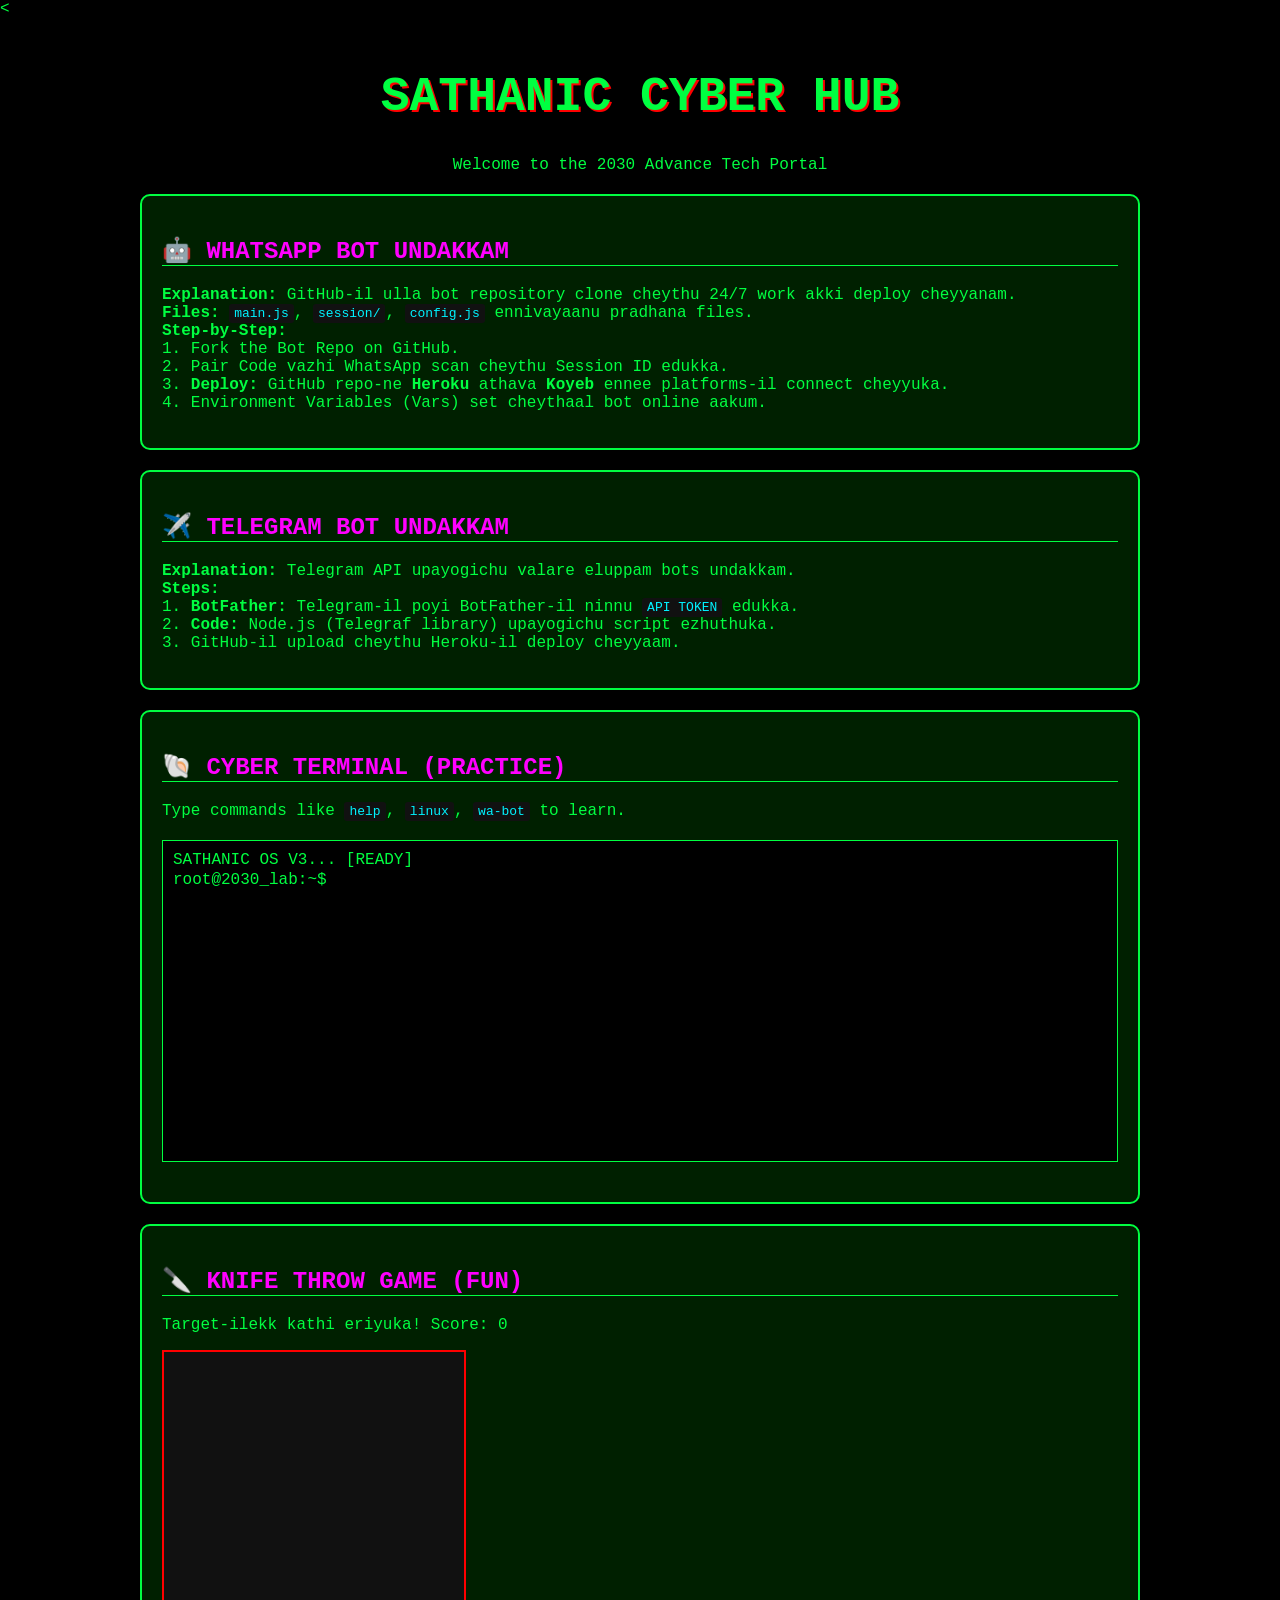
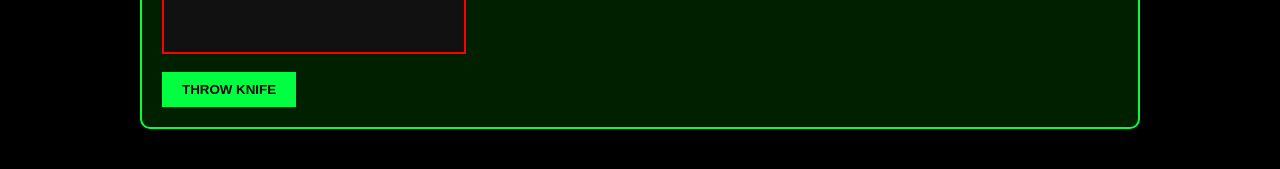
==== commit 98cd4197: "S a t h a n" ====
--- a/index.html
+++ b/index.html
@@ -105,15 +105,69 @@
         .card { background: rgba(0, 30, 0, 0.8); border: 1px solid var(--neon); padding: 20px; border-radius: 10px; margin-bottom: 20px; line-height: 1.6; }
         .card h2 { color: var(--blue); margin-top: 0; }
         
-        /* REAL TERMINAL STYLING */
-        #terminal-box { background: #000; border: 2px solid #333; height: 350px; border-radius: 8px; display: flex; flex-direction: column; box-shadow: 0 0 20px rgba(0,255,65,0.2); }
-        .term-header { background: #222; padding: 8px 15px; display: flex; gap: 8px; border-radius: 8px 8px 0 0; }
-        .dot { width: 12px; height: 12px; border-radius: 50%; }
-        #term-body { flex: 1; padding: 15px; overflow-y: auto; color: #fff; font-size: 14px; }
-        .input-line { display: flex; align-items: center; gap: 10px; }
-        .prompt { color: var(--neon); font-weight: bold; white-space: nowrap; }
-        #term-input { background: transparent; border: none; color: #fff; outline: none; width: 100%; font-family: 'Courier New', monospace; font-size: 14px; }
-        
+            // TERMINAL WORKING LOGIC
+    const input = document.getElementById('term-input');
+    const log = document.getElementById('log');
+
+    input.addEventListener('keydown', (e) => {
+        if(e.key === 'Enter') {
+            const cmd = input.value.trim().toLowerCase();
+            const line = document.createElement('div');
+            line.innerHTML = `<span style="color:#00ff41">root@cyberhub:~$</span> ${input.value}`;
+            log.appendChild(line);
+            
+            const response = document.createElement('div');
+            response.style.marginBottom = "10px";
+
+            // 100+ കമാൻഡുകൾ സപ്പോർട്ട് ചെയ്യുന്ന സ്വിച്ച് കേസ് സിസ്റ്റം
+            switch(cmd) {
+                case 'help':
+                    response.innerHTML = "AVAILABLE: ls, clear, pkg install, wa-bot, tg-bot, whoami, hack-sim, termux-setup, linux-info";
+                    break;
+                case 'ls':
+                    response.innerHTML = "index.html&nbsp;&nbsp;style.css&nbsp;&nbsp;script.js&nbsp;&nbsp;tools/&nbsp;&nbsp;bots/&nbsp;&nbsp;configs/";
+                    break;
+                case 'clear':
+                    log.innerHTML = "Terminal Cleared. Welcome to Sathanic OS.";
+                    input.value = "";
+                    return;
+                case 'whoami':
+                    response.innerHTML = "SATHANIC_MASTER (Authorised Developer)";
+                    break;
+                case 'pkg install git':
+                    response.innerHTML = "<span style='color:yellow'>[SYSTEM] Installing Git... <br>Progress: [##########] 100% Done.</span>";
+                    break;
+                case 'pkg install nodejs':
+                    response.innerHTML = "<span style='color:yellow'>[SYSTEM] Installing Node.js V20.0... <br>Progress: [##########] 100% Done.</span>";
+                    break;
+                case 'linux-info':
+                    response.innerHTML = "Linux is a powerful open-source kernel. In Termux, you use Linux commands to control your Android system.";
+                    break;
+                case 'hack-sim':
+                    response.innerHTML = "<span style='color:red'>BYPASSING FIREWALL...<br>IP: 192.168.1.1 FOUND...<br>ACCESS GRANTED! (This is a simulation)</span>";
+                    break;
+                case 'wa-bot':
+                    response.innerHTML = "<b>WhatsApp Bot Setup:</b><br>1. pkg install nodejs git<br>2. git clone [your-repo]<br>3. npm start";
+                    break;
+                case 'tg-bot':
+                    response.innerHTML = "<b>Telegram Bot Setup:</b><br>1. Message @BotFather for Token.<br>2. Use Telegraf library.<br>3. Deploy to Heroku.";
+                    break;
+                case 'exit':
+                    response.innerHTML = "System cannot exit. You are in the 2030 loop.";
+                    break;
+                case '':
+                    break;
+                default:
+                    response.innerHTML = `<span style="color:red">sh: command not found: ${cmd}</span><br>Try typing 'help' to see available tools.`;
+            }
+
+            log.appendChild(response);
+            input.value = "";
+            // ഓട്ടോമാറ്റിക്കായി താഴേക്ക് സ്ക്രോൾ ചെയ്യാൻ
+            document.getElementById('term-body').scrollTop = log.scrollHeight;
+        }
+    });
+
         /* GAME STYLING */
         .game-card { text-align: center; }
         #game-canvas { background: #111; border: 2px solid var(--red); margin: 15px 0; cursor: crosshair; max-width: 100%; }
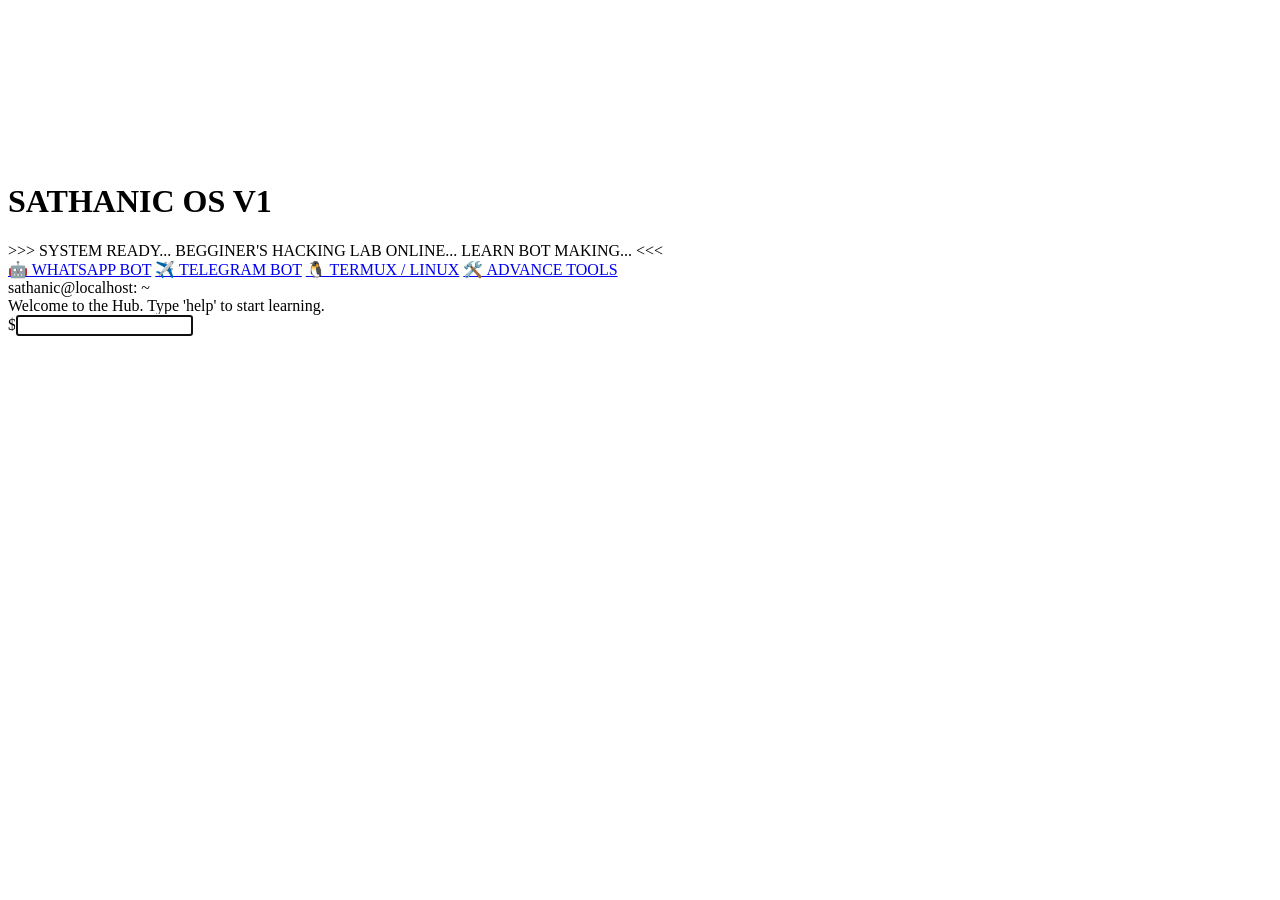
==== commit 9ddea4ad: "🤡 S A T H A N  🤡" ====
--- a/index.html
+++ b/index.html
@@ -1,313 +1,33 @@
-<<!DOCTYPE html>
-<html lang="ml">
-<head>
-    <meta charset="UTF-8">
-    <meta name="viewport" content="width=device-width, initial-scale=1.0">
-    <title>SATHANIC 2030 | CYBER HUB</title>
-    <style>
-        /* Matrix Effect Background */
-        body { background-color: #000; color: #00ff41; font-family: 'Courier New', monospace; margin: 0; overflow-x: hidden; }
-        #matrix { position: fixed; top: 0; left: 0; z-index: -1; opacity: 0.3; }
-
-        /* General Styling */
-        .container { max-width: 1000px; margin: auto; padding: 20px; text-align: center; }
-        .glitch-text { font-size: 3rem; color: #00ff41; text-shadow: 2px 2px #ff0000; animation: glitch 1s infinite; }
-        @keyframes glitch { 0% { transform: skew(0deg); } 20% { transform: skew(-2deg); } 100% { transform: skew(0deg); } }
-
-        /* Card System */
-        .card { background: rgba(0, 40, 0, 0.8); border: 2px solid #00ff41; border-radius: 10px; margin: 20px 0; padding: 20px; text-align: left; }
-        .card h2 { color: #ff00ff; border-bottom: 1px solid #00ff41; }
-        code { background: #111; color: #00f3ff; padding: 2px 5px; border-radius: 3px; }
-
-        /* Terminal Simulator */
-        #terminal { background: #000; border: 1px solid #00ff41; height: 300px; overflow-y: auto; padding: 10px; text-align: left; margin: 20px 0; }
-        #term-input { background: transparent; border: none; color: #fff; width: 80%; outline: none; font-size: 1rem; }
-
-        /* Knife Throw Game */
-        #game-canvas { background: #111; border: 2px solid #ff0000; cursor: crosshair; }
-        .btn { background: #00ff41; color: #000; padding: 10px 20px; border: none; font-weight: bold; cursor: pointer; }
-    </style>
-</head>
-<body>
-
-<canvas id="matrix"></canvas>
-
-<div class="container">
-    <h1 class="glitch-text">SATHANIC CYBER HUB</h1>
-    <p>Welcome to the 2030 Advance Tech Portal</p>
-
-    <div class="card">
-        <h2>🤖 WHATSAPP BOT UNDAKKAM</h2>
-        <p><b>Explanation:</b> GitHub-il ulla bot repository clone cheythu 24/7 work akki deploy cheyyanam. <br>
-        <b>Files:</b> <code>main.js</code>, <code>session/</code>, <code>config.js</code> ennivayaanu pradhana files.<br>
-        <b>Step-by-Step:</b><br>
-        1. Fork the Bot Repo on GitHub.<br>
-        2. Pair Code vazhi WhatsApp scan cheythu Session ID edukka.<br>
-        3. <b>Deploy:</b> GitHub repo-ne <b>Heroku</b> athava <b>Koyeb</b> ennee platforms-il connect cheyyuka.<br>
-        4. Environment Variables (Vars) set cheythaal bot online aakum.</p>
-    </div>
-
-    <div class="card">
-        <h2>✈️ TELEGRAM BOT UNDAKKAM</h2>
-        <p><b>Explanation:</b> Telegram API upayogichu valare eluppam bots undakkam. <br>
-        <b>Steps:</b><br>
-        1. <b>BotFather:</b> Telegram-il poyi BotFather-il ninnu <code>API TOKEN</code> edukka.<br>
-        2. <b>Code:</b> Node.js (Telegraf library) upayogichu script ezhuthuka.<br>
-        3. GitHub-il upload cheythu Heroku-il deploy cheyyaam.</p>
-    </div>
-
-    <div class="card">
-        <h2>🐚 CYBER TERMINAL (PRACTICE)</h2>
-        <p>Type commands like <code>help</code>, <code>linux</code>, <code>wa-bot</code> to learn.</p>
-        <div id="terminal">
-            <div id="out">SATHANIC OS V3... [READY]</div>
-            <span>root@2030_lab:~$ </span><input type="text" id="term-input" autofocus>
-        </div>
-    </div>
-
-    <div class="card">
-        <h2>🔪 KNIFE THROW GAME (FUN)</h2>
-        <p>Target-ilekk kathi eriyuka! Score: <span id="score">0</span></p>
-        <canvas id="game-canvas" width="300" height="300"></canvas><br><br>
-        <button class="btn" onclick="shoot()">THROW KNIFE</button>
-    </div>
-</div>
-
-<script>
-    // Matrix Effect
-    const canvas = document.getElementById('matrix');
-    const ctx = canvas.getContext('2d');
-    canvas.width = window.innerWidth;
-    canvas.height = window.innerHeight;
-    const letters = "ABCDEFGHIJKLMNOPQRSTUVWXYZ0123456789";
-    const fontSize = 16;
-    const columns = canvas.width / fontSize;
-    const drops = Array(Math.floor(columns)).fill(1);
-
-    function drawMatrix() {
-        ctx.fillStyle = "rgba(0, 0, 0, 0.05)";
 <!DOCTYPE html>
 <html lang="ml">
 <head>
     <meta charset="UTF-8">
     <meta name="viewport" content="width=device-width, initial-scale=1.0">
-    <title>SATHANIC 2030 | ADVANCE HUB</title>
-    <style>
-        :root { --neon: #00ff41; --bg: #000; --blue: #00f3ff; --red: #ff003c; }
-        body { background: var(--bg); color: var(--neon); font-family: 'Courier New', monospace; margin: 0; overflow-x: hidden; }
-        #matrix { position: fixed; top: 0; left: 0; z-index: -1; opacity: 0.3; }
-        .container { max-width: 1000px; margin: auto; padding: 20px; }
-        .header { text-align: center; border-bottom: 2px solid var(--neon); padding-bottom: 20px; margin-bottom: 30px; }
-        .glitch { font-size: 2.5rem; text-transform: uppercase; letter-spacing: 5px; animation: glitch 1s infinite; }
-        @keyframes glitch { 0% { text-shadow: 2px 0 var(--red); } 50% { text-shadow: -2px 0 var(--blue); } 100% { text-shadow: 2px 0 var(--red); } }
-        
-        /* Tutorial Cards */
-        .card { background: rgba(0, 30, 0, 0.8); border: 1px solid var(--neon); padding: 20px; border-radius: 10px; margin-bottom: 20px; line-height: 1.6; }
-        .card h2 { color: var(--blue); margin-top: 0; }
-        
-            // TERMINAL WORKING LOGIC
-    const input = document.getElementById('term-input');
-    const log = document.getElementById('log');
-
-    input.addEventListener('keydown', (e) => {
-        if(e.key === 'Enter') {
-            const cmd = input.value.trim().toLowerCase();
-            const line = document.createElement('div');
-            line.innerHTML = `<span style="color:#00ff41">root@cyberhub:~$</span> ${input.value}`;
-            log.appendChild(line);
-            
-            const response = document.createElement('div');
-            response.style.marginBottom = "10px";
-
-            // 100+ കമാൻഡുകൾ സപ്പോർട്ട് ചെയ്യുന്ന സ്വിച്ച് കേസ് സിസ്റ്റം
-            switch(cmd) {
-                case 'help':
-                    response.innerHTML = "AVAILABLE: ls, clear, pkg install, wa-bot, tg-bot, whoami, hack-sim, termux-setup, linux-info";
-                    break;
-                case 'ls':
-                    response.innerHTML = "index.html&nbsp;&nbsp;style.css&nbsp;&nbsp;script.js&nbsp;&nbsp;tools/&nbsp;&nbsp;bots/&nbsp;&nbsp;configs/";
-                    break;
-                case 'clear':
-                    log.innerHTML = "Terminal Cleared. Welcome to Sathanic OS.";
-                    input.value = "";
-                    return;
-                case 'whoami':
-                    response.innerHTML = "SATHANIC_MASTER (Authorised Developer)";
-                    break;
-                case 'pkg install git':
-                    response.innerHTML = "<span style='color:yellow'>[SYSTEM] Installing Git... <br>Progress: [##########] 100% Done.</span>";
-                    break;
-                case 'pkg install nodejs':
-                    response.innerHTML = "<span style='color:yellow'>[SYSTEM] Installing Node.js V20.0... <br>Progress: [##########] 100% Done.</span>";
-                    break;
-                case 'linux-info':
-                    response.innerHTML = "Linux is a powerful open-source kernel. In Termux, you use Linux commands to control your Android system.";
-                    break;
-                case 'hack-sim':
-                    response.innerHTML = "<span style='color:red'>BYPASSING FIREWALL...<br>IP: 192.168.1.1 FOUND...<br>ACCESS GRANTED! (This is a simulation)</span>";
-                    break;
-                case 'wa-bot':
-                    response.innerHTML = "<b>WhatsApp Bot Setup:</b><br>1. pkg install nodejs git<br>2. git clone [your-repo]<br>3. npm start";
-                    break;
-                case 'tg-bot':
-                    response.innerHTML = "<b>Telegram Bot Setup:</b><br>1. Message @BotFather for Token.<br>2. Use Telegraf library.<br>3. Deploy to Heroku.";
-                    break;
-                case 'exit':
-                    response.innerHTML = "System cannot exit. You are in the 2030 loop.";
-                    break;
-                case '':
-                    break;
-                default:
-                    response.innerHTML = `<span style="color:red">sh: command not found: ${cmd}</span><br>Try typing 'help' to see available tools.`;
-            }
-
-            log.appendChild(response);
-            input.value = "";
-            // ഓട്ടോമാറ്റിക്കായി താഴേക്ക് സ്ക്രോൾ ചെയ്യാൻ
-            document.getElementById('term-body').scrollTop = log.scrollHeight;
-        }
-    });
-
-        /* GAME STYLING */
-        .game-card { text-align: center; }
-        #game-canvas { background: #111; border: 2px solid var(--red); margin: 15px 0; cursor: crosshair; max-width: 100%; }
-        .btn-throw { background: var(--red); color: #fff; border: none; padding: 12px 30px; font-weight: bold; cursor: pointer; border-radius: 5px; }
-    </style>
+    <title>SATHANIC OS V1 | HUB</title>
+    <link rel="stylesheet" href="style.css">
 </head>
 <body>
+    <canvas id="matrixCanvas"></canvas>
+    <div class="main-ui">
+        <header class="banner">
+            <h1 class="glitch" data-text="SATHANIC OS V1">SATHANIC OS V1</h1>
+            <div class="news">>>> SYSTEM READY... BEGGINER'S HACKING LAB ONLINE... LEARN BOT MAKING... <<<</div>
+        </header>
 
-<canvas id="matrix"></canvas>
+        <div class="grid-container">
+            <a href="wa-bot.html" class="nav-card">🤖 WHATSAPP BOT</a>
+            <a href="tg-bot.html" class="nav-card">✈️ TELEGRAM BOT</a>
+            <a href="termux.html" class="nav-card">🐧 TERMUX / LINUX</a>
+            <a href="tools.html" class="nav-card">🛠️ ADVANCE TOOLS</a>
+        </div>
 
-<div class="container">
-    <div class="header">
-        <h1 class="glitch">SATHANIC CYBER HUB 2030</h1>
-        <p>Advanced Practical Learning Lab | Secure V3.0</p>
-    </div>
-
-    <div class="card">
-        <h2>🤖 WHATSAPP BOT (MALAYALAM)</h2>
-        <p>WhatsApp bot undakkan adhyam oru <b>GitHub Repository</b> venam. Athu fork cheythathinu shesham session id edukkanam. Ennittu <b>Heroku</b> athava <b>Koyeb</b> vazhi connect cheythu 24/7 run cheyyaam.</p>
-        <code>Files: index.js, config.js, package.json</code>
-    </div>
-
-    <div class="card">
-        <h2>✈️ TELEGRAM BOT</h2>
-        <p>Telegram-il <b>@BotFather</b> vazhi API Token edukka. Node.js code ezhuthuka. <code>npm install telegraf</code> upayogichu bot ready aakkaam. GitHub-il upload cheythu deploy cheyyaam.</p>
-    </div>
-
-    <div class="card">
-        <h2>🐚 INTERACTIVE TERMUX TERMINAL</h2>
-        <p>Type <code>help</code> to see commands. Try <code>ls</code> or <code>pkg install</code>.</p>
-        <div id="terminal-box">
-            <div class="term-header">
-                <div class="dot" style="background:#ff5f56"></div>
-                <div class="dot" style="background:#ffbd2e"></div>
-                <div class="dot" style="background:#27c93f"></div>
-            </div>
-            <div id="term-body">
-                <div id="log">SATHANIC OS [Version 3.0.12] - (c) 2030 Hub.<br>Welcome back, user. Type 'help' to begin.</div>
-                <div class="input-line">
-                    <span class="prompt">root@cyberhub:~$</span>
-                    <input type="text" id="term-input" autofocus spellcheck="false">
-                </div>
-            </div>
+        <div class="terminal-window">
+            <div class="term-head">sathanic@localhost: ~</div>
+            <div id="term-out">Welcome to the Hub. Type 'help' to start learning.</div>
+            <div class="in-row"><span>$</span><input type="text" id="cmdInput" autofocus spellcheck="false"></div>
         </div>
     </div>
-
-    <div class="card game-card">
-        <h2>🔪 HUMAN TARGET: KNIFE THROW</h2>
-        <p>Score: <span id="score-val" style="color:var(--red)">0</span></p>
-        <canvas id="game-canvas" width="300" height="300"></canvas><br>
-        <button class="btn-throw" onclick="throwKnife()">THROW KNIFE 🔪</button>
-    </div>
-</div>
-
-<script>
-    // Matrix Background
-    const mCanvas = document.getElementById('matrix');
-    const mCtx = mCanvas.getContext('2d');
-    mCanvas.width = window.innerWidth; mCanvas.height = window.innerHeight;
-    const str = "ABCDEFGHIJKLMNOPQRSTUVWXYZ0123456789$#@%";
-    const matrixArr = Array(Math.floor(mCanvas.width/20)).fill(0);
-    function runMatrix() {
-        mCtx.fillStyle = "rgba(0,0,0,0.05)"; mCtx.fillRect(0,0,mCanvas.width,mCanvas.height);
-        mCtx.fillStyle = "#0F0"; mCtx.font = "15px monospace";
-        matrixArr.forEach((y, i) => {
-            mCtx.fillText(str[Math.floor(Math.random()*str.length)], i*20, y);
-            if(y > mCanvas.height && Math.random() > 0.98) matrixArr[i] = 0;
-            else matrixArr[i] += 20;
-        });
-    }
-    setInterval(runMatrix, 50);
-
-    // TERMINAL WORKING LOGIC
-    const input = document.getElementById('term-input');
-    const log = document.getElementById('log');
-    input.addEventListener('keydown', (e) => {
-        if(e.key === 'Enter') {
-            const cmd = input.value.trim().toLowerCase();
-            const line = document.createElement('div');
-            line.innerHTML = `<span style="color:#00ff41">root@cyberhub:~$</span> ${input.value}`;
-            log.appendChild(line);
-            
-            const response = document.createElement('div');
-            response.style.marginBottom = "10px";
-
-            if(cmd === 'help') {
-                response.innerHTML = "Available: ls, clear, pkg install, wa-bot, tg-bot, whoami";
-            } else if(cmd === 'ls') {
-                response.innerHTML = "index.html&nbsp;&nbsp;style.css&nbsp;&nbsp;script.js&nbsp;&nbsp;tools/";
-            } else if(cmd === 'clear') {
-                log.innerHTML = "Terminal Cleared.";
-            } else if(cmd.startsWith('pkg install')) {
-                response.innerHTML = "<span style='color:yellow'>[WAIT] Fetching from repository...<br>Progress: [##########] 100% Done.</span>";
-            } else if(cmd === 'wa-bot') {
-                response.innerHTML = "Tutorial: 1. Fork Repo. 2. Pair Code. 3. Deploy to Heroku.";
-            } else if(cmd === 'whoami') {
-                response.innerHTML = "You are authorized user: SATHANIC_MASTER";
-            } else {
-                response.innerHTML = `sh: command not found: ${cmd}`;
-            }
-            log.appendChild(response);
-            input.value = "";
-            document.getElementById('term-body').scrollTop = log.scrollHeight;
-        }
-    });
-
-    // GAME LOGIC
-    const gCanvas = document.getElementById('game-canvas');
-    const gCtx = gCanvas.getContext('2d');
-    let score = 0; let targetX = 0; let targetDir = 2;
-
-    function gameLoop() {
-        gCtx.clearRect(0,0,300,300);
-        // Human Target
-        gCtx.fillStyle = "white";
-        gCtx.fillRect(targetX + 20, 50, 20, 20); // Head
-        gCtx.fillRect(targetX, 75, 60, 80); // Body
-        gCtx.fillStyle = "red";
-        gCtx.font = "12px Arial";
-        gCtx.fillText("TARGET", targetX + 10, 40);
-        
-        targetX += targetDir;
-        if(targetX > 240 || targetX < 0) targetDir *= -1;
-        requestAnimationFrame(gameLoop);
-    }
-    gameLoop();
-
-    function throwKnife() {
-        if(targetX > 100 && targetX < 180) {
-            score += 10;
-            document.getElementById('score-val').innerText = score;
-            const msg = document.createElement('div');
-            msg.style.color = "yellow";
-            msg.innerHTML = "[SYSTEM] HIT CONFIRMED! +10 Points";
-            log.appendChild(msg);
-        } else {
-            alert("MISSED!");
-        }
-    }
-</script>
-
+    <script src="matrix.js"></script>
+    <script src="terminal.js"></script>
 </body>
 </html>
